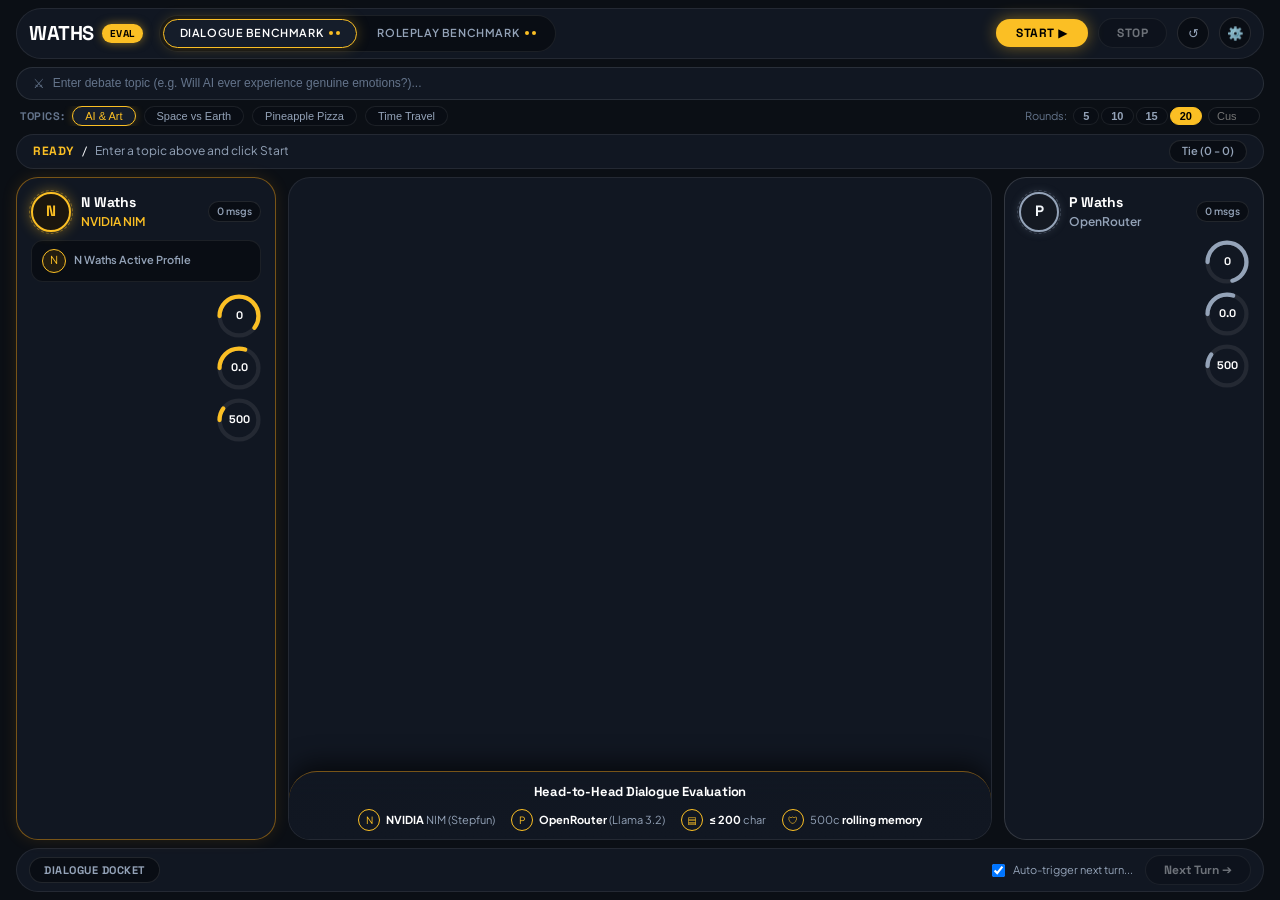
==== static/index.html @ e5047cba "feat(ui): implement Solar Gold & Obsidian mockup design with circular arc gauges and pill capsules" ====
<!DOCTYPE html>
<html lang="en">

<head>
  <meta charset="UTF-8">
  <meta name="viewport" content="width=device-width, initial-scale=1.0">
  <title>Waths Arena | Dialogue Benchmark</title>
  <link rel="stylesheet" href="style.css?v=7">
  <link rel="preconnect" href="https://fonts.googleapis.com">
  <link rel="preconnect" href="https://fonts.gstatic.com" crossorigin>
  <link href="https://fonts.googleapis.com/css2?family=Space+Grotesk:wght@500;600;700;800&family=Plus+Jakarta+Sans:wght@400;500;600;700&family=JetBrains+Mono:wght@400;500;600;700&display=swap" rel="stylesheet">
</head>

<body>
  <div class="app-container">
    <!-- Top Navigation Bar -->
    <header class="top-nav">
      <div class="nav-left">
        <a href="/" class="brand-group">
          <span class="brand-waths">WATHS</span>
          <span class="badge-eval">EVAL</span>
        </a>
        <nav class="arena-nav-tabs">
          <a href="/" class="nav-tab active">
            Dialogue Benchmark
            <span class="tab-dots"><span class="tab-dot"></span><span class="tab-dot"></span></span>
          </a>
          <a href="/roleplay" class="nav-tab">
            Roleplay Benchmark
            <span class="tab-dots"><span class="tab-dot"></span><span class="tab-dot"></span></span>
          </a>
        </nav>
      </div>

      <div class="nav-right">
        <button id="startBtn" class="btn-nav-start" title="Start Dialogue Debate">
          START ▶
        </button>
        <button id="stopBtn" class="btn-nav-stop" disabled title="Halt current match">
          STOP
        </button>
        <button id="resetBtn" class="btn-nav-reset" title="Reset Arena">
          ↺
        </button>
        <button id="settingsBtn" class="btn-settings-trigger" title="Arena Bot Configurations">
          ⚙️
        </button>
      </div>
    </header>

    <!-- Topic Setup Bar -->
    <section class="setup-bar">
      <div class="setup-main-row" style="grid-template-columns: 1fr;">
        <div class="scenario-capsule" style="padding: 6px 16px;">
          <span class="scenario-search-icon">⚔️</span>
          <input 
            type="text" 
            id="topicInput" 
            class="scenario-capsule-input" 
            placeholder="Enter debate topic (e.g. Will AI ever experience genuine emotions?)..." 
            maxlength="150" 
          />
        </div>
      </div>

      <!-- Presets & Rounds Sub-row -->
      <div class="setup-sub-row">
        <div class="presets-group">
          <span class="presets-label">Topics:</span>
          <button class="preset-pill topic-pill active" data-topic="Will AI replace human artists or empower them?">AI & Art</button>
          <button class="preset-pill topic-pill" data-topic="Space exploration vs fixing Earth's urgent climate issues">Space vs Earth</button>
          <button class="preset-pill topic-pill" data-topic="Is pineapple on pizza culinary genius or an offense?">Pineapple Pizza</button>
          <button class="preset-pill topic-pill" data-topic="Would you rather live 500 years in past or future?">Time Travel</button>
        </div>

        <div class="rounds-group">
          <span class="rounds-label">Rounds:</span>
          <div class="pill-group" id="limitPillGroup">
            <button class="limit-pill" data-limit="5">5</button>
            <button class="limit-pill" data-limit="10">10</button>
            <button class="limit-pill" data-limit="15">15</button>
            <button class="limit-pill active" data-limit="20">20</button>
          </div>
          <input type="number" id="customLimitInput" class="custom-limit-input" min="1" max="20" placeholder="Custom" />
        </div>
      </div>
    </section>

    <!-- Match Status Capsule -->
    <div class="status-strip-capsule">
      <div class="status-strip-left">
        <span class="status-highlight-ready" id="roundIndicator">READY</span>
        <span class="status-sep">/</span>
        <span class="status-strip-message" id="turnStatus">Enter a topic above and click Start</span>
      </div>
      <div class="status-tie-chip" id="leaderChip">Tie (0 - 0)</div>
    </div>

    <!-- Main Workbench Area (Cards + Chat Viewport) -->
    <main class="arena-stage-layout dialogue-layout">
      <!-- Left Card: N Waths -->
      <aside class="actor-stage-card n-stage-card" id="nCard">
        <div>
          <div class="card-orbit-header">
            <div class="orbit-actor-identity">
              <div class="cosmic-avatar-container n-cosmic-avatar">
                <span>N</span>
                <span class="cosmic-ring"></span>
              </div>
              <div class="actor-meta-block">
                <span class="actor-name-title">N Waths</span>
                <span class="actor-persona-sub">NVIDIA NIM</span>
              </div>
            </div>
            <span class="msgs-count-pill" id="nMsgs">0 msgs</span>
          </div>

          <div class="user-card-snippet">
            <div class="mini-avatar">N</div>
            <span class="snippet-text">N Waths Active Profile</span>
          </div>

          <!-- Vertical Arc Gauges Stack -->
          <div class="gauges-vertical-stack">
            <div class="gauge-row-item">
              <div class="gauge-circle-outer">
                <svg viewBox="0 0 36 36" class="gauge-svg">
                  <path class="gauge-track" d="M18 2.0845 a 15.9155 15.9155 0 0 1 0 31.831 a 15.9155 15.9155 0 0 1 0 -31.831" />
                  <path class="gauge-progress-gold" id="nScoreGauge" stroke-dasharray="60, 100" d="M18 2.0845 a 15.9155 15.9155 0 0 1 0 31.831 a 15.9155 15.9155 0 0 1 0 -31.831" />
                </svg>
                <span class="gauge-center-text" id="nScore">0</span>
              </div>
            </div>
            <div class="gauge-row-item">
              <div class="gauge-circle-outer">
                <svg viewBox="0 0 36 36" class="gauge-svg">
                  <path class="gauge-track" d="M18 2.0845 a 15.9155 15.9155 0 0 1 0 31.831 a 15.9155 15.9155 0 0 1 0 -31.831" />
                  <path class="gauge-progress-gold" stroke-dasharray="30, 100" d="M18 2.0845 a 15.9155 15.9155 0 0 1 0 31.831 a 15.9155 15.9155 0 0 1 0 -31.831" />
                </svg>
                <span class="gauge-center-text" id="nAvg">0.0</span>
              </div>
            </div>
            <div class="gauge-row-item">
              <div class="gauge-circle-outer">
                <svg viewBox="0 0 36 36" class="gauge-svg">
                  <path class="gauge-track" d="M18 2.0845 a 15.9155 15.9155 0 0 1 0 31.831 a 15.9155 15.9155 0 0 1 0 -31.831" />
                  <path class="gauge-progress-gold" stroke-dasharray="10, 100" d="M18 2.0845 a 15.9155 15.9155 0 0 1 0 31.831 a 15.9155 15.9155 0 0 1 0 -31.831" />
                </svg>
                <span class="gauge-center-text" id="nMemGaugeVal">500</span>
              </div>
            </div>
          </div>
        </div>

        <!-- Hidden Dropdown elements for script compatibility -->
        <div style="display:none;" id="nDropdown">
          <span id="nProviderVal">NVIDIA NIM</span>
          <span id="nModelVal">stepfun-ai/step-5-preview</span>
          <span id="nWinsVal">0 wins (0%)</span>
          <span id="nPromptTokVal">0</span>
          <span id="nCompTokVal">0</span>
          <span id="nTotalTokVal">0</span>
        </div>
      </aside>

      <!-- Center Chat Stream Area -->
      <section class="center-chat-viewport" id="chatViewport">
        <div class="chat-feed-stream" id="chatFeed">
          <!-- Initial Welcome Feed State -->
        </div>

        <!-- Arched Bottom Docket Overlay -->
        <div class="arched-docket-overlay" id="archedDocket">
          <div class="docket-arch-title">Head-to-Head Dialogue Evaluation</div>
          <div class="docket-specs-pill-row">
            <div class="docket-spec-badge">
              <span class="docket-badge-ring">N</span>
              <span><strong>NVIDIA</strong> NIM (Stepfun)</span>
            </div>
            <div class="docket-spec-badge">
              <span class="docket-badge-ring">P</span>
              <span><strong>OpenRouter</strong> (Llama 3.2)</span>
            </div>
            <div class="docket-spec-badge">
              <span class="docket-badge-ring">▤</span>
              <span><strong>≤ 200</strong> char</span>
            </div>
            <div class="docket-spec-badge">
              <span class="docket-badge-ring">🛡</span>
              <span>500c <strong>rolling memory</strong></span>
            </div>
          </div>
        </div>
      </section>

      <!-- Right Card: P Waths -->
      <aside class="actor-stage-card p-stage-card" id="pCard">
        <div>
          <div class="card-orbit-header">
            <div class="orbit-actor-identity">
              <div class="cosmic-avatar-container p-cosmic-avatar">
                <span>P</span>
                <span class="cosmic-ring"></span>
              </div>
              <div class="actor-meta-block">
                <span class="actor-name-title">P Waths</span>
                <span class="actor-persona-sub">OpenRouter</span>
              </div>
            </div>
            <span class="msgs-count-pill" id="pMsgs">0 msgs</span>
          </div>

          <!-- Vertical Arc Gauges Stack -->
          <div class="gauges-vertical-stack">
            <div class="gauge-row-item">
              <div class="gauge-circle-outer">
                <svg viewBox="0 0 36 36" class="gauge-svg">
                  <path class="gauge-track" d="M18 2.0845 a 15.9155 15.9155 0 0 1 0 31.831 a 15.9155 15.9155 0 0 1 0 -31.831" />
                  <path class="gauge-progress-silver" id="pScoreGauge" stroke-dasharray="70, 100" d="M18 2.0845 a 15.9155 15.9155 0 0 1 0 31.831 a 15.9155 15.9155 0 0 1 0 -31.831" />
                </svg>
                <span class="gauge-center-text" id="pScore">0</span>
              </div>
            </div>
            <div class="gauge-row-item">
              <div class="gauge-circle-outer">
                <svg viewBox="0 0 36 36" class="gauge-svg">
                  <path class="gauge-track" d="M18 2.0845 a 15.9155 15.9155 0 0 1 0 31.831 a 15.9155 15.9155 0 0 1 0 -31.831" />
                  <path class="gauge-progress-silver" stroke-dasharray="30, 100" d="M18 2.0845 a 15.9155 15.9155 0 0 1 0 31.831 a 15.9155 15.9155 0 0 1 0 -31.831" />
                </svg>
                <span class="gauge-center-text" id="pAvg">0.0</span>
              </div>
            </div>
            <div class="gauge-row-item">
              <div class="gauge-circle-outer">
                <svg viewBox="0 0 36 36" class="gauge-svg">
                  <path class="gauge-track" d="M18 2.0845 a 15.9155 15.9155 0 0 1 0 31.831 a 15.9155 15.9155 0 0 1 0 -31.831" />
                  <path class="gauge-progress-silver" stroke-dasharray="10, 100" d="M18 2.0845 a 15.9155 15.9155 0 0 1 0 31.831 a 15.9155 15.9155 0 0 1 0 -31.831" />
                </svg>
                <span class="gauge-center-text" id="pMemGaugeVal">500</span>
              </div>
            </div>
          </div>
        </div>

        <!-- Hidden Dropdown elements for script compatibility -->
        <div style="display:none;" id="pDropdown">
          <span id="pProviderVal">OpenRouter</span>
          <span id="pModelVal">meta-llama/llama-3.2-3b-instruct</span>
          <span id="pWinsVal">0 wins (0%)</span>
          <span id="pPromptTokVal">0</span>
          <span id="pCompTokVal">0</span>
          <span id="pTotalTokVal">0</span>
        </div>
      </aside>
    </main>

    <!-- Bottom Controls Ribbon -->
    <footer class="bottom-ribbon" id="actionRibbon">
      <span class="ribbon-pill-tag">Dialogue Docket</span>
      <div class="ribbon-status" id="ribbonStatus" style="display:none;">Ready</div>
      <div class="ribbon-right-controls">
        <label class="toggle-container">
          <input type="checkbox" id="autoAdvanceToggle" checked>
          <span>Auto-trigger next turn...</span>
        </label>
        <button id="nextTurnBtn" class="btn-next-pill" disabled>
          Next Turn ➔
        </button>
      </div>
    </footer>
  </div>

  <!-- Settings Modal (Matching Image 2) -->
  <div class="modal-overlay" id="settingsModal" style="display: none;">
    <div class="settings-modal-card">
      <div class="settings-modal-header">
        <div class="settings-modal-title">
          <span>⚙</span> ARENA BOT CONFIGURATIONS
        </div>
        <button class="modal-close-btn" id="closeSettingsBtn" title="Close Settings">✕</button>
      </div>

      <div class="settings-modal-body">
        <div class="settings-duo-columns">
          <!-- N Waths Column -->
          <div class="settings-bot-column n-col">
            <div class="col-brand-header">
              <div class="cosmic-avatar-container n-cosmic-avatar" style="width:32px;height:32px;font-size:13px;">
                <span>N</span>
                <span class="cosmic-ring"></span>
              </div>
              <div>
                <h4>WATHS <span class="provider-tag">(NVIDIA NIM)</span></h4>
              </div>
            </div>

            <div class="slider-group-container">
              <div class="slider-label">Model Selection</div>
              <select id="nModelSelect" class="form-select-dark">
                <option value="stepfun-ai/step-5-preview">stepfun-ai/step-5-preview (Default)</option>
                <option value="minimaxai/minimax-m3.1-flash">minimaxai/minimax-m3.1-flash (Fast & High Fidelity)</option>
                <option value="moonshotai/kimi-k3.1-pro">moonshotai/kimi-k3.1-pro</option>
                <option value="z-ai/glm-5.3-flash">z-ai/glm-5.3-flash</option>
                <option value="custom">Custom Model ID...</option>
              </select>
              <input type="text" id="nCustomModelInput" class="custom-limit-input" style="display:none;width:100%;margin-top:4px;" placeholder="Custom Model ID" />
            </div>

            <div class="slider-group-container">
              <div class="slider-label">Temperature</div>
              <div class="slider-with-gauge">
                <input type="range" id="nTempRange" min="0.0" max="1.5" step="0.05" value="0.7" class="form-range-gold" />
                <div class="gauge-circle-outer">
                  <svg viewBox="0 0 36 36" class="gauge-svg">
                    <path class="gauge-track" d="M18 2.0845 a 15.9155 15.9155 0 0 1 0 31.831 a 15.9155 15.9155 0 0 1 0 -31.831" />
                    <path class="gauge-progress-gold" id="nTempGaugeSvg" stroke-dasharray="47, 100" d="M18 2.0845 a 15.9155 15.9155 0 0 1 0 31.831 a 15.9155 15.9155 0 0 1 0 -31.831" />
                  </svg>
                  <span class="gauge-center-text" id="nTempVal">0.70</span>
                </div>
              </div>
            </div>

            <div class="slider-group-container">
              <div class="slider-label">Context Memory Limit</div>
              <div class="slider-with-gauge">
                <input type="range" id="nMemRange" min="100" max="2000" step="50" value="500" class="form-range-gold" />
                <div class="gauge-circle-outer">
                  <svg viewBox="0 0 36 36" class="gauge-svg">
                    <path class="gauge-track" d="M18 2.0845 a 15.9155 15.9155 0 0 1 0 31.831 a 15.9155 15.9155 0 0 1 0 -31.831" />
                    <path class="gauge-progress-gold" id="nMemGaugeSvg" stroke-dasharray="25, 100" d="M18 2.0845 a 15.9155 15.9155 0 0 1 0 31.831 a 15.9155 15.9155 0 0 1 0 -31.831" />
                  </svg>
                  <span class="gauge-center-text" id="nMemVal">500</span>
                </div>
              </div>
            </div>

            <div class="slider-group-container">
              <div class="slider-label">Output Character Limit</div>
              <div class="slider-with-gauge">
                <input type="range" id="nLimitRange" min="50" max="1000" step="10" value="200" class="form-range-gold" />
                <div class="gauge-circle-outer">
                  <svg viewBox="0 0 36 36" class="gauge-svg">
                    <path class="gauge-track" d="M18 2.0845 a 15.9155 15.9155 0 0 1 0 31.831 a 15.9155 15.9155 0 0 1 0 -31.831" />
                    <path class="gauge-progress-gold" id="nLimitGaugeSvg" stroke-dasharray="20, 100" d="M18 2.0845 a 15.9155 15.9155 0 0 1 0 31.831 a 15.9155 15.9155 0 0 1 0 -31.831" />
                  </svg>
                  <span class="gauge-center-text" id="nLimitVal" style="font-size:9px;">200c</span>
                </div>
              </div>
            </div>

            <div class="stepper-row">
              <span class="stepper-label">Top-P</span>
              <div class="stepper-capsule">
                <button type="button" class="stepper-btn" id="nTopPDec">–</button>
                <span class="stepper-val" id="nTopPVal">0.90</span>
                <button type="button" class="stepper-btn" id="nTopPInc">+</button>
                <input type="range" id="nTopPRange" min="0.1" max="1.0" step="0.05" value="0.9" style="display:none;" />
              </div>
            </div>

            <div class="stepper-row">
              <span class="stepper-label">Max Tokens</span>
              <div class="stepper-capsule">
                <button type="button" class="stepper-btn" id="nTokensDec">–</button>
                <span class="stepper-val" id="nTokensVal">450</span>
                <button type="button" class="stepper-btn" id="nTokensInc">+</button>
                <input type="number" id="nMaxTokensInput" min="50" max="800" value="450" style="display:none;" />
              </div>
            </div>
          </div>

          <!-- P Waths Column -->
          <div class="settings-bot-column p-col">
            <div class="col-brand-header">
              <div class="cosmic-avatar-container p-cosmic-avatar" style="width:32px;height:32px;font-size:13px;">
                <span>P</span>
                <span class="cosmic-ring"></span>
              </div>
              <div>
                <h4>WATHS <span class="provider-tag">(OpenRouter)</span></h4>
              </div>
            </div>

            <div class="slider-group-container">
              <div class="slider-label">Model Selection</div>
              <select id="pModelSelect" class="form-select-dark">
                <option value="meta-llama/llama-3.2-3b-instruct">meta-llama/llama-3.2-3b-instruct (Default)</option>
                <option value="google/gemini-2.0-flash-001">google/gemini-2.0-flash-001</option>
                <option value="anthropic/claude-3.5-haiku">anthropic/claude-3.5-haiku</option>
                <option value="deepseek/deepseek-chat">deepseek/deepseek-chat</option>
                <option value="custom">Custom Model ID...</option>
              </select>
              <input type="text" id="pCustomModelInput" class="custom-limit-input" style="display:none;width:100%;margin-top:4px;" placeholder="Custom Model ID" />
            </div>

            <div class="slider-group-container">
              <div class="slider-label">Temperature</div>
              <div class="slider-with-gauge">
                <input type="range" id="pTempRange" min="0.0" max="1.5" step="0.05" value="0.7" class="form-range-gold" />
                <div class="gauge-circle-outer">
                  <svg viewBox="0 0 36 36" class="gauge-svg">
                    <path class="gauge-track" d="M18 2.0845 a 15.9155 15.9155 0 0 1 0 31.831 a 15.9155 15.9155 0 0 1 0 -31.831" />
                    <path class="gauge-progress-silver" id="pTempGaugeSvg" stroke-dasharray="47, 100" d="M18 2.0845 a 15.9155 15.9155 0 0 1 0 31.831 a 15.9155 15.9155 0 0 1 0 -31.831" />
                  </svg>
                  <span class="gauge-center-text" id="pTempVal">0.70</span>
                </div>
              </div>
            </div>

            <div class="slider-group-container">
              <div class="slider-label">Context Memory Limit</div>
              <div class="slider-with-gauge">
                <input type="range" id="pMemRange" min="100" max="2000" step="50" value="500" class="form-range-gold" />
                <div class="gauge-circle-outer">
                  <svg viewBox="0 0 36 36" class="gauge-svg">
                    <path class="gauge-track" d="M18 2.0845 a 15.9155 15.9155 0 0 1 0 31.831 a 15.9155 15.9155 0 0 1 0 -31.831" />
                    <path class="gauge-progress-silver" id="pMemGaugeSvg" stroke-dasharray="25, 100" d="M18 2.0845 a 15.9155 15.9155 0 0 1 0 31.831 a 15.9155 15.9155 0 0 1 0 -31.831" />
                  </svg>
                  <span class="gauge-center-text" id="pMemVal">500</span>
                </div>
              </div>
            </div>

            <div class="slider-group-container">
              <div class="slider-label">Output Character Limit</div>
              <div class="slider-with-gauge">
                <input type="range" id="pLimitRange" min="50" max="1000" step="10" value="200" class="form-range-gold" />
                <div class="gauge-circle-outer">
                  <svg viewBox="0 0 36 36" class="gauge-svg">
                    <path class="gauge-track" d="M18 2.0845 a 15.9155 15.9155 0 0 1 0 31.831 a 15.9155 15.9155 0 0 1 0 -31.831" />
                    <path class="gauge-progress-silver" id="pLimitGaugeSvg" stroke-dasharray="20, 100" d="M18 2.0845 a 15.9155 15.9155 0 0 1 0 31.831 a 15.9155 15.9155 0 0 1 0 -31.831" />
                  </svg>
                  <span class="gauge-center-text" id="pLimitVal" style="font-size:9px;">200c</span>
                </div>
              </div>
            </div>

            <div class="stepper-row">
              <span class="stepper-label">Top-P</span>
              <div class="stepper-capsule">
                <button type="button" class="stepper-btn" id="pTopPDec">–</button>
                <span class="stepper-val" id="pTopPVal">0.90</span>
                <button type="button" class="stepper-btn" id="pTopPInc">+</button>
                <input type="range" id="pTopPRange" min="0.1" max="1.0" step="0.05" value="0.9" style="display:none;" />
              </div>
            </div>

            <div class="stepper-row">
              <span class="stepper-label">Max Tokens</span>
              <div class="stepper-capsule">
                <button type="button" class="stepper-btn" id="pTokensDec">–</button>
                <span class="stepper-val" id="pTokensVal">200</span>
                <button type="button" class="stepper-btn" id="pTokensInc">+</button>
                <input type="number" id="pMaxTokensInput" min="50" max="800" value="200" style="display:none;" />
              </div>
            </div>
          </div>
        </div>
      </div>

      <div class="settings-modal-footer">
        <button id="resetSettingsBtn" class="btn-modal-reset">RESET TO DEFAULTS</button>
        <button id="saveSettingsBtn" class="btn-modal-save">SAVE & APPLY</button>
        <button id="cancelSettingsBtn" style="display:none;">Cancel</button>
      </div>
    </div>
  </div>

  <span id="navMemVal" style="display:none;">500c</span>
  <span id="navLimitVal" style="display:none;">≤ 200c</span>

  <script src="settings.js?v=7"></script>
  <script src="app.js?v=7"></script>
</body>

</html>
---- static/style.css ----
/* ==========================================================================
   WATHS ARENA: SOLAR GOLD & OBSIDIAN WORKBENCH
   High-performance LLM Evaluation Interface
   ========================================================================== */

:root {
  /* Surface System: Deep Charcoal & Matte Obsidian */
  --bg-canvas: #0b0f15;
  --bg-panel: #111722;
  --bg-card: #151d2a;
  --bg-card-subtle: #121824;
  --bg-inset: #090d14;
  --bg-hover: #1c2638;
  --bg-dropdown: #141c28;

  /* Radiant Solar Gold & Amber Accents */
  --gold-primary: #fbbf24;
  --gold-glow: #f59e0b;
  --gold-dark: #b45309;
  --gold-bg-subtle: rgba(245, 158, 11, 0.08);
  --gold-border: rgba(245, 158, 11, 0.45);
  --gold-border-bright: #fbbf24;

  /* Actor Accents */
  --color-n: #fbbf24;            /* Gold Accent for N Waths */
  --color-n-glow: rgba(251, 191, 36, 0.35);
  --color-p: #94a3b8;            /* Silver / Cool Slate for P Waths */
  --color-p-glow: rgba(148, 163, 184, 0.25);

  /* High-Contrast Typography */
  --text-1: #f8fafc;
  --text-2: #94a3b8;
  --text-3: #64748b;
  --text-muted: #475569;
  --text-dark: #0b0f15;

  /* Border Radii */
  --radius-pill: 9999px;
  --radius-card: 22px;
  --radius-modal: 26px;
  --radius-sm: 8px;

  /* Luminous Shadows */
  --shadow-gold: 0 0 20px rgba(245, 158, 11, 0.28);
  --shadow-gold-sm: 0 0 10px rgba(245, 158, 11, 0.2);
  --shadow-card: 0 8px 24px rgba(0, 0, 0, 0.55);
  --shadow-modal: 0 20px 60px rgba(0, 0, 0, 0.85);

  /* Fonts */
  --font-display: 'Space Grotesk', system-ui, -apple-system, sans-serif;
  --font-body: 'Plus Jakarta Sans', system-ui, -apple-system, sans-serif;
  --font-mono: 'JetBrains Mono', monospace;
}

/* --- Base & Reset --- */
*, *::before, *::after {
  box-sizing: border-box;
  margin: 0;
  padding: 0;
}

body {
  background-color: var(--bg-canvas);
  color: var(--text-1);
  font-family: var(--font-body);
  font-size: 13px;
  line-height: 1.5;
  height: 100vh;
  display: flex;
  flex-direction: column;
  overflow: hidden;
  -webkit-font-smoothing: antialiased;
}

:focus-visible {
  outline: 2px solid var(--gold-primary);
  outline-offset: 2px;
}

.app-container {
  display: flex;
  flex-direction: column;
  height: 100vh;
  max-width: 1380px;
  margin: 0 auto;
  width: 100%;
  padding: 8px 16px 8px;
  overflow: hidden;
}

/* ==========================================================================
   1. TOP NAVIGATION
   ========================================================================== */
.top-nav {
  display: flex;
  align-items: center;
  justify-content: space-between;
  padding: 6px 12px;
  background: var(--bg-panel);
  border: 1px solid rgba(255, 255, 255, 0.08);
  border-radius: var(--radius-pill);
  margin-bottom: 8px;
  flex-shrink: 0;
}

.nav-left {
  display: flex;
  align-items: center;
  gap: 16px;
}

.brand-group {
  display: flex;
  align-items: center;
  gap: 8px;
  cursor: pointer;
  text-decoration: none;
}

.brand-waths {
  font-family: var(--font-display);
  font-size: 1.25rem;
  font-weight: 800;
  letter-spacing: -0.5px;
  color: #ffffff;
}

.badge-eval {
  background: var(--gold-primary);
  color: #000000;
  font-family: var(--font-display);
  font-size: 10px;
  font-weight: 800;
  letter-spacing: 0.5px;
  padding: 2px 8px;
  border-radius: var(--radius-pill);
  box-shadow: 0 0 10px rgba(251, 191, 36, 0.5);
}

.arena-nav-tabs {
  display: flex;
  align-items: center;
  background: var(--bg-inset);
  padding: 3px;
  border-radius: var(--radius-pill);
  border: 1px solid rgba(255, 255, 255, 0.08);
  gap: 4px;
}

.nav-tab {
  display: flex;
  align-items: center;
  gap: 6px;
  padding: 5px 16px;
  font-size: 11px;
  font-weight: 600;
  text-transform: uppercase;
  letter-spacing: 0.6px;
  color: var(--text-2);
  text-decoration: none;
  border-radius: var(--radius-pill);
  transition: all 0.15s ease;
}

.nav-tab:hover {
  color: var(--text-1);
}

.nav-tab.active {
  background: var(--bg-card);
  color: #ffffff;
  border: 1.5px solid var(--gold-border-bright);
  box-shadow: 0 0 14px rgba(251, 191, 36, 0.25);
}

.nav-tab .tab-dots {
  display: inline-flex;
  gap: 3px;
}

.nav-tab .tab-dot {
  width: 4px;
  height: 4px;
  border-radius: 50%;
  background: var(--gold-primary);
}

.nav-right {
  display: flex;
  align-items: center;
  gap: 10px;
}

/* Action Buttons */
.btn-nav-start {
  display: inline-flex;
  align-items: center;
  gap: 6px;
  background: var(--gold-primary);
  color: #000000;
  font-family: var(--font-display);
  font-size: 12px;
  font-weight: 800;
  letter-spacing: 0.5px;
  text-transform: uppercase;
  padding: 6px 20px;
  border-radius: var(--radius-pill);
  border: none;
  cursor: pointer;
  box-shadow: 0 0 16px rgba(251, 191, 36, 0.45);
  transition: transform 0.12s ease, box-shadow 0.12s ease;
}

.btn-nav-start:hover {
  transform: translateY(-1px);
  box-shadow: 0 0 22px rgba(251, 191, 36, 0.6);
}

.btn-nav-start:active {
  transform: translateY(1px);
}

.btn-nav-stop {
  display: inline-flex;
  align-items: center;
  gap: 6px;
  background: var(--bg-inset);
  color: var(--text-1);
  font-family: var(--font-display);
  font-size: 12px;
  font-weight: 700;
  letter-spacing: 0.5px;
  text-transform: uppercase;
  padding: 6px 18px;
  border-radius: var(--radius-pill);
  border: 1px solid rgba(255, 255, 255, 0.15);
  cursor: pointer;
  transition: all 0.15s ease;
}

.btn-nav-stop:hover:not(:disabled) {
  background: rgba(239, 68, 68, 0.15);
  border-color: #ef4444;
  color: #ef4444;
}

.btn-nav-stop:disabled {
  opacity: 0.4;
  cursor: not-allowed;
}

.btn-nav-reset {
  background: var(--bg-inset);
  color: var(--text-2);
  border: 1px solid rgba(255, 255, 255, 0.12);
  border-radius: var(--radius-pill);
  width: 32px;
  height: 32px;
  display: inline-flex;
  align-items: center;
  justify-content: center;
  cursor: pointer;
  transition: all 0.15s ease;
}

.btn-nav-reset:hover {
  color: var(--text-1);
  border-color: rgba(255, 255, 255, 0.3);
}

.btn-settings-trigger {
  background: var(--bg-inset);
  color: var(--text-2);
  border: 1px solid rgba(255, 255, 255, 0.12);
  border-radius: var(--radius-pill);
  width: 32px;
  height: 32px;
  display: inline-flex;
  align-items: center;
  justify-content: center;
  cursor: pointer;
  transition: all 0.15s ease;
}

.btn-settings-trigger:hover {
  color: var(--gold-primary);
  border-color: var(--gold-border);
}

/* ==========================================================================
   2. INPUT SETUP ROW (Character Capsules + Scenario)
   ========================================================================== */
.setup-bar {
  display: flex;
  flex-direction: column;
  gap: 6px;
  margin-bottom: 8px;
  flex-shrink: 0;
}

.setup-main-row {
  display: grid;
  grid-template-columns: 1fr auto 1fr 1.2fr;
  align-items: center;
  gap: 10px;
}

.char-capsule {
  display: flex;
  align-items: center;
  gap: 8px;
  background: var(--bg-panel);
  border: 1.5px solid rgba(255, 255, 255, 0.1);
  border-radius: var(--radius-pill);
  padding: 4px 12px 4px 6px;
  transition: border-color 0.15s ease, box-shadow 0.15s ease;
}

.char-capsule.n-capsule {
  border-color: var(--gold-border);
  box-shadow: 0 0 12px rgba(245, 158, 11, 0.12);
}

.char-capsule.n-capsule:focus-within {
  border-color: var(--gold-primary);
  box-shadow: 0 0 18px rgba(245, 158, 11, 0.28);
}

.char-capsule.p-capsule {
  border-color: rgba(255, 255, 255, 0.15);
}

.char-capsule.p-capsule:focus-within {
  border-color: #94a3b8;
  box-shadow: 0 0 14px rgba(148, 163, 184, 0.2);
}

.capsule-avatar {
  width: 30px;
  height: 30px;
  border-radius: 50%;
  display: flex;
  align-items: center;
  justify-content: center;
  font-family: var(--font-display);
  font-size: 13px;
  font-weight: 800;
  flex-shrink: 0;
  position: relative;
}

.n-avatar-ring {
  background: #1e1b12;
  color: var(--gold-primary);
  border: 2px solid var(--gold-primary);
  box-shadow: 0 0 10px rgba(251, 191, 36, 0.5);
}

.p-avatar-ring {
  background: #151a22;
  color: #cbd5e1;
  border: 2px solid #94a3b8;
}

.capsule-input {
  flex: 1;
  background: transparent;
  border: none;
  color: #ffffff;
  font-family: var(--font-body);
  font-size: 13px;
  font-weight: 600;
  outline: none;
  min-width: 0;
}

.capsule-input::placeholder {
  color: var(--text-3);
  font-weight: 400;
}

.capsule-icon-btn {
  background: transparent;
  border: none;
  color: var(--text-3);
  cursor: pointer;
  font-size: 14px;
  display: flex;
  align-items: center;
  justify-content: center;
  padding: 2px 4px;
  border-radius: 4px;
  transition: color 0.15s ease;
}

.capsule-icon-btn:hover {
  color: var(--gold-primary);
}

.vs-badge-pill {
  font-family: var(--font-display);
  font-size: 12px;
  font-weight: 800;
  color: var(--text-3);
  padding: 4px 8px;
  letter-spacing: 0.5px;
}

.scenario-capsule {
  display: flex;
  align-items: center;
  gap: 8px;
  background: var(--bg-panel);
  border: 1px solid rgba(255, 255, 255, 0.1);
  border-radius: var(--radius-pill);
  padding: 4px 14px;
  transition: border-color 0.15s ease;
}

.scenario-capsule:focus-within {
  border-color: rgba(255, 255, 255, 0.3);
}

.scenario-search-icon {
  color: var(--text-3);
  font-size: 13px;
}

.scenario-capsule-input {
  flex: 1;
  background: transparent;
  border: none;
  color: var(--text-1);
  font-size: 12px;
  outline: none;
}

.scenario-capsule-input::placeholder {
  color: var(--text-3);
}

.scenario-clear-btn {
  background: transparent;
  border: none;
  color: var(--text-3);
  cursor: pointer;
  font-size: 12px;
  padding: 2px 4px;
  display: none;
}

.scenario-clear-btn:hover {
  color: #ffffff;
}

/* Setup Sub-row: Presets + Rounds */
.setup-sub-row {
  display: flex;
  align-items: center;
  justify-content: space-between;
  gap: 12px;
  padding: 0 4px;
}

.presets-group {
  display: flex;
  align-items: center;
  gap: 8px;
  overflow-x: auto;
  scrollbar-width: none;
}

.presets-group::-webkit-scrollbar {
  display: none;
}

.presets-label {
  font-family: var(--font-display);
  font-size: 11px;
  font-weight: 700;
  text-transform: uppercase;
  letter-spacing: 0.6px;
  color: var(--text-3);
  flex-shrink: 0;
}

.preset-pill {
  background: var(--bg-inset);
  color: var(--text-2);
  border: 1px solid rgba(255, 255, 255, 0.08);
  border-radius: var(--radius-pill);
  padding: 3px 12px;
  font-size: 11px;
  font-weight: 500;
  white-space: nowrap;
  cursor: pointer;
  transition: all 0.15s ease;
}

.preset-pill:hover {
  color: #ffffff;
  border-color: rgba(255, 255, 255, 0.25);
  background: var(--bg-hover);
}

.preset-pill.active {
  background: var(--bg-card);
  color: var(--gold-primary);
  border-color: var(--gold-border-bright);
  box-shadow: 0 0 10px rgba(251, 191, 36, 0.25);
}

.rounds-group {
  display: flex;
  align-items: center;
  gap: 6px;
  flex-shrink: 0;
}

.rounds-label {
  font-size: 11px;
  color: var(--text-3);
}

.limit-pill {
  background: var(--bg-inset);
  color: var(--text-2);
  border: 1px solid rgba(255, 255, 255, 0.08);
  border-radius: var(--radius-pill);
  padding: 2px 9px;
  font-size: 11px;
  font-weight: 600;
  cursor: pointer;
  transition: all 0.12s ease;
}

.limit-pill:hover {
  color: #ffffff;
}

.limit-pill.active {
  background: var(--gold-primary);
  color: #000000;
  border-color: var(--gold-primary);
  font-weight: 700;
}

.custom-limit-input {
  width: 52px;
  background: var(--bg-inset);
  border: 1px solid rgba(255, 255, 255, 0.1);
  border-radius: var(--radius-pill);
  color: var(--text-1);
  font-size: 11px;
  padding: 2px 8px;
  text-align: center;
  outline: none;
}

/* ==========================================================================
   3. ARENA MASTER CALLOUT BANNER
   ========================================================================== */
.master-callout-banner {
  background: var(--bg-panel);
  border: 1.5px solid var(--gold-border);
  border-radius: var(--radius-card);
  padding: 8px 16px;
  margin-bottom: 8px;
  box-shadow: var(--shadow-gold-sm);
  display: flex;
  align-items: center;
  justify-content: space-between;
  gap: 16px;
  flex-shrink: 0;
  position: relative;
}

.master-callout-left {
  display: flex;
  align-items: center;
  gap: 10px;
  flex: 1;
  min-width: 0;
}

.master-scale-icon {
  font-size: 1.1rem;
  color: var(--gold-primary);
  flex-shrink: 0;
}

.master-callout-title {
  font-family: var(--font-display);
  font-size: 11px;
  font-weight: 800;
  letter-spacing: 0.6px;
  color: var(--gold-primary);
  text-transform: uppercase;
  flex-shrink: 0;
}

.master-scenario-text {
  font-size: 12px;
  color: var(--text-1);
  white-space: nowrap;
  overflow: hidden;
  text-overflow: ellipsis;
}

.master-toggle-switch {
  display: flex;
  align-items: center;
  gap: 8px;
  cursor: pointer;
  flex-shrink: 0;
}

.switch-pill {
  position: relative;
  width: 36px;
  height: 20px;
  background: var(--bg-inset);
  border: 1px solid rgba(255, 255, 255, 0.15);
  border-radius: var(--radius-pill);
  transition: background 0.2s ease, border-color 0.2s ease;
}

.switch-pill.active {
  background: var(--gold-primary);
  border-color: var(--gold-primary);
}

.switch-knob {
  position: absolute;
  top: 2px;
  left: 2px;
  width: 14px;
  height: 14px;
  border-radius: 50%;
  background: #ffffff;
  transition: transform 0.2s ease;
}

.switch-pill.active .switch-knob {
  transform: translateX(16px);
  background: #000000;
}

/* Collapsible Roles Drawer */
.master-roles-drawer {
  display: none;
  grid-template-columns: 1fr 1fr;
  gap: 10px;
  padding: 8px 12px 10px;
  background: var(--bg-inset);
  border: 1px solid var(--gold-border);
  border-top: none;
  border-radius: 0 0 var(--radius-card) var(--radius-card);
  margin-top: -8px;
  margin-bottom: 8px;
}

.master-roles-drawer.open {
  display: grid;
}

.drawer-role-col {
  background: var(--bg-card);
  border-radius: 12px;
  padding: 8px 12px;
  border: 1px solid rgba(255, 255, 255, 0.06);
}

.drawer-role-col.n-role {
  border-left: 3px solid var(--gold-primary);
}

.drawer-role-col.p-role {
  border-left: 3px solid #94a3b8;
}

.drawer-role-tag {
  font-size: 10px;
  font-weight: 700;
  text-transform: uppercase;
  color: var(--gold-primary);
  display: block;
  margin-bottom: 4px;
}

.drawer-role-col.p-role .drawer-role-tag {
  color: #94a3b8;
}

.drawer-role-desc {
  font-size: 11px;
  color: var(--text-2);
  line-height: 1.4;
}

/* ==========================================================================
   4. READY & MATCH STATUS STRIP
   ========================================================================== */
.status-strip-capsule {
  display: flex;
  align-items: center;
  justify-content: space-between;
  background: var(--bg-panel);
  border: 1px solid rgba(255, 255, 255, 0.08);
  border-radius: var(--radius-pill);
  padding: 5px 16px;
  margin-bottom: 8px;
  flex-shrink: 0;
}

.status-strip-left {
  display: flex;
  align-items: center;
  gap: 8px;
  font-size: 12px;
}

.status-highlight-ready {
  font-family: var(--font-display);
  font-weight: 800;
  color: var(--gold-primary);
  text-transform: uppercase;
  letter-spacing: 0.5px;
}

.status-strip-message {
  color: var(--text-2);
}

.status-tie-chip {
  background: var(--bg-inset);
  color: var(--text-2);
  border: 1px solid rgba(255, 255, 255, 0.1);
  border-radius: var(--radius-pill);
  padding: 2px 12px;
  font-size: 11px;
  font-weight: 600;
}

/* ==========================================================================
   5. ARENA WORKBENCH MAIN VIEWPORT (Cards + Chat)
   ========================================================================== */
.arena-stage-layout {
  display: grid;
  grid-template-columns: 280px 1fr 280px;
  gap: 12px;
  flex: 1;
  min-height: 0;
  margin-bottom: 8px;
}

/* Single column fallback for dialogue if needed */
.arena-stage-layout.dialogue-layout {
  grid-template-columns: 260px 1fr 260px;
}

/* Left & Right Actor Cards */
.actor-stage-card {
  background: var(--bg-panel);
  border: 1.5px solid rgba(255, 255, 255, 0.1);
  border-radius: var(--radius-card);
  padding: 14px 14px;
  display: flex;
  flex-direction: column;
  justify-content: space-between;
  position: relative;
  overflow: hidden;
}

.actor-stage-card.n-stage-card {
  border-color: var(--gold-border);
  box-shadow: 0 0 16px rgba(245, 158, 11, 0.12);
}

.actor-stage-card.p-stage-card {
  border-color: rgba(255, 255, 255, 0.14);
}

.card-orbit-header {
  display: flex;
  align-items: center;
  justify-content: space-between;
  margin-bottom: 8px;
}

.orbit-actor-identity {
  display: flex;
  align-items: center;
  gap: 10px;
}

.cosmic-avatar-container {
  width: 40px;
  height: 40px;
  border-radius: 50%;
  position: relative;
  display: flex;
  align-items: center;
  justify-content: center;
  font-family: var(--font-display);
  font-size: 15px;
  font-weight: 800;
}

.n-cosmic-avatar {
  background: #1b160e;
  color: var(--gold-primary);
  border: 2px solid var(--gold-primary);
  box-shadow: 0 0 14px rgba(251, 191, 36, 0.45);
}

.p-cosmic-avatar {
  background: #141922;
  color: #f1f5f9;
  border: 2px solid #94a3b8;
  box-shadow: 0 0 10px rgba(148, 163, 184, 0.25);
}

.cosmic-ring {
  position: absolute;
  inset: -4px;
  border: 1px dashed rgba(251, 191, 36, 0.4);
  border-radius: 50%;
  pointer-events: none;
}

.p-cosmic-avatar .cosmic-ring {
  border-color: rgba(148, 163, 184, 0.3);
}

.actor-meta-block {
  display: flex;
  flex-direction: column;
}

.actor-name-title {
  font-family: var(--font-display);
  font-size: 14px;
  font-weight: 800;
  color: #ffffff;
}

.actor-persona-sub {
  font-size: 12px;
  color: var(--gold-primary);
  font-weight: 600;
}

.p-stage-card .actor-persona-sub {
  color: #94a3b8;
}

.msgs-count-pill {
  background: var(--bg-inset);
  color: var(--text-2);
  border: 1px solid rgba(255, 255, 255, 0.1);
  border-radius: var(--radius-pill);
  padding: 2px 8px;
  font-size: 10px;
  font-weight: 600;
}

/* User Card Snippet inside N card */
.user-card-snippet {
  background: var(--bg-inset);
  border: 1px solid rgba(255, 255, 255, 0.08);
  border-radius: 12px;
  padding: 8px 10px;
  display: flex;
  align-items: center;
  gap: 8px;
  margin-bottom: 12px;
}

.mini-avatar {
  width: 24px;
  height: 24px;
  border-radius: 50%;
  background: #231d10;
  border: 1px solid var(--gold-primary);
  display: flex;
  align-items: center;
  justify-content: center;
  font-size: 11px;
  color: var(--gold-primary);
}

.snippet-text {
  font-size: 11px;
  font-weight: 600;
  color: var(--text-2);
}

/* Radial Arc Gauges Column */
.gauges-vertical-stack {
  display: flex;
  flex-direction: column;
  gap: 8px;
  align-items: flex-end;
  margin-bottom: 12px;
}

.gauge-row-item {
  display: flex;
  align-items: center;
  gap: 8px;
}

.gauge-circle-outer {
  width: 44px;
  height: 44px;
  position: relative;
  display: flex;
  align-items: center;
  justify-content: center;
}

.gauge-svg {
  width: 100%;
  height: 100%;
  transform: rotate(-90deg);
}

.gauge-track {
  fill: none;
  stroke: rgba(255, 255, 255, 0.08);
  stroke-width: 3.5;
}

.gauge-progress-gold {
  fill: none;
  stroke: var(--gold-primary);
  stroke-width: 3.5;
  stroke-linecap: round;
  transition: stroke-dashoffset 0.3s ease;
}

.gauge-progress-silver {
  fill: none;
  stroke: #94a3b8;
  stroke-width: 3.5;
  stroke-linecap: round;
  transition: stroke-dashoffset 0.3s ease;
}

.gauge-center-text {
  position: absolute;
  font-family: var(--font-display);
  font-size: 11px;
  font-weight: 700;
  color: #ffffff;
}

/* Bottom Role Context Pill on Actor Card */
.actor-role-context-btn {
  background: var(--bg-inset);
  color: var(--text-2);
  border: 1px solid rgba(255, 255, 255, 0.1);
  border-radius: var(--radius-pill);
  padding: 6px 14px;
  font-size: 11px;
  font-weight: 600;
  text-align: center;
  width: 100%;
  cursor: pointer;
  transition: all 0.15s ease;
}

.actor-role-context-btn:hover {
  color: #ffffff;
  border-color: rgba(255, 255, 255, 0.25);
}

/* Center Stage Viewport (Chat feed + bottom arched docket) */
.center-chat-viewport {
  display: flex;
  flex-direction: column;
  background: var(--bg-panel);
  border: 1px solid rgba(255, 255, 255, 0.08);
  border-radius: var(--radius-card);
  position: relative;
  overflow: hidden;
  min-height: 0;
}

.chat-feed-stream {
  flex: 1;
  overflow-y: auto;
  padding: 14px 16px 140px; /* bottom padding so arched banner doesn't cover latest turn */
  display: flex;
  flex-direction: column;
  gap: 12px;
  scrollbar-width: thin;
  scrollbar-color: rgba(255, 255, 255, 0.15) transparent;
}

.chat-feed-stream::-webkit-scrollbar {
  width: 6px;
}

.chat-feed-stream::-webkit-scrollbar-thumb {
  background: rgba(255, 255, 255, 0.15);
  border-radius: 4px;
}

/* Dialogue Speech Bubbles */
.chat-msg-row {
  display: flex;
  align-items: flex-start;
  gap: 10px;
  max-width: 82%;
  animation: fadeIn 0.15s ease-out;
}

.chat-msg-row.n-row {
  align-self: flex-start;
}

.chat-msg-row.p-row {
  align-self: flex-end;
  flex-direction: row-reverse;
}

.msg-bubble {
  background: var(--bg-card);
  border: 1.5px solid rgba(255, 255, 255, 0.1);
  border-radius: 16px;
  padding: 10px 14px;
  position: relative;
  box-shadow: 0 4px 12px rgba(0, 0, 0, 0.35);
}

.chat-msg-row.n-row .msg-bubble {
  border-color: var(--gold-border);
  border-top-left-radius: 4px;
}

.chat-msg-row.p-row .msg-bubble {
  border-color: rgba(255, 255, 255, 0.18);
  border-top-right-radius: 4px;
}

.msg-bubble-header {
  display: flex;
  align-items: center;
  justify-content: space-between;
  gap: 12px;
  margin-bottom: 4px;
}

.msg-actor-tag {
  font-family: var(--font-display);
  font-size: 11px;
  font-weight: 800;
  color: var(--gold-primary);
}

.chat-msg-row.p-row .msg-actor-tag {
  color: #94a3b8;
}

.msg-length-meta {
  font-size: 10px;
  color: var(--text-3);
  font-family: var(--font-mono);
}

.msg-body-text {
  font-size: 13px;
  color: #ffffff;
  line-height: 1.45;
  word-break: break-word;
}

.msg-body-text em, .msg-body-text i {
  color: var(--text-2);
  font-style: italic;
}

/* Rating Controls inside Message */
.rating-action-bar {
  margin-top: 8px;
  padding-top: 6px;
  border-top: 1px solid rgba(255, 255, 255, 0.08);
  display: flex;
  flex-direction: column;
  gap: 4px;
}

.rating-prompt-label {
  font-size: 10px;
  font-weight: 600;
  color: var(--text-2);
  text-transform: uppercase;
  letter-spacing: 0.5px;
}

.score-buttons-grid {
  display: flex;
  gap: 4px;
  flex-wrap: wrap;
}

.score-num-btn {
  width: 26px;
  height: 24px;
  border-radius: 4px;
  background: var(--bg-inset);
  color: var(--text-2);
  border: 1px solid rgba(255, 255, 255, 0.1);
  font-size: 11px;
  font-weight: 700;
  cursor: pointer;
  transition: all 0.12s ease;
}

.score-num-btn:hover {
  background: var(--gold-primary);
  color: #000000;
  border-color: var(--gold-primary);
}

.scored-badge-chip {
  display: inline-flex;
  align-items: center;
  gap: 4px;
  background: rgba(251, 191, 36, 0.15);
  color: var(--gold-primary);
  border: 1px solid var(--gold-primary);
  border-radius: var(--radius-pill);
  padding: 2px 10px;
  font-size: 11px;
  font-weight: 700;
  margin-top: 6px;
}

/* System Pills & Error Banners */
.system-pill {
  align-self: center;
  background: var(--bg-inset);
  color: var(--text-2);
  border: 1px solid rgba(255, 255, 255, 0.1);
  border-radius: var(--radius-pill);
  padding: 4px 14px;
  font-size: 11px;
  font-weight: 600;
}

.system-pill.winner {
  background: rgba(251, 191, 36, 0.12);
  color: var(--gold-primary);
  border-color: var(--gold-primary);
  box-shadow: 0 0 12px rgba(251, 191, 36, 0.25);
}

.system-pill.concede {
  background: rgba(239, 68, 68, 0.15);
  color: #f87171;
  border-color: #ef4444;
}

/* ==========================================================================
   6. ARCHED BOTTOM DOCKET OVERLAY (From Mockup Image 1)
   ========================================================================== */
.arched-docket-overlay {
  position: absolute;
  bottom: 0;
  left: 0;
  right: 0;
  background: linear-gradient(180deg, rgba(17, 23, 34, 0.85) 0%, rgba(17, 23, 34, 0.98) 35%, #111722 100%);
  border-top: 1.5px solid var(--gold-border);
  border-radius: 28px 28px 0 0;
  padding: 10px 18px 8px;
  box-shadow: 0 -8px 24px rgba(0, 0, 0, 0.6);
  z-index: 10;
  backdrop-filter: blur(10px);
}

.docket-arch-title {
  text-align: center;
  font-family: var(--font-display);
  font-size: 13px;
  font-weight: 800;
  color: #ffffff;
  letter-spacing: -0.2px;
  margin-bottom: 8px;
}

.docket-specs-pill-row {
  display: flex;
  align-items: center;
  justify-content: center;
  gap: 16px;
  flex-wrap: wrap;
}

.docket-spec-badge {
  display: flex;
  align-items: center;
  gap: 6px;
  font-size: 11px;
  color: var(--text-2);
}

.docket-badge-ring {
  width: 22px;
  height: 22px;
  border-radius: 50%;
  border: 1.5px solid var(--gold-primary);
  display: flex;
  align-items: center;
  justify-content: center;
  font-size: 10px;
  color: var(--gold-primary);
}

.docket-spec-badge strong {
  color: #ffffff;
  font-weight: 700;
}

/* ==========================================================================
   7. BOTTOM CONTROLS RIBBON
   ========================================================================== */
.bottom-ribbon {
  display: flex;
  align-items: center;
  justify-content: space-between;
  padding: 6px 12px;
  background: var(--bg-panel);
  border: 1px solid rgba(255, 255, 255, 0.08);
  border-radius: var(--radius-pill);
  flex-shrink: 0;
}

.ribbon-pill-tag {
  background: var(--bg-inset);
  color: var(--text-2);
  border: 1px solid rgba(255, 255, 255, 0.1);
  border-radius: var(--radius-pill);
  padding: 4px 14px;
  font-family: var(--font-display);
  font-size: 11px;
  font-weight: 700;
  letter-spacing: 0.5px;
  text-transform: uppercase;
}

.ribbon-right-controls {
  display: flex;
  align-items: center;
  gap: 12px;
}

.toggle-container {
  display: flex;
  align-items: center;
  gap: 8px;
  cursor: pointer;
  font-size: 11px;
  color: var(--text-2);
}

.btn-next-pill {
  background: var(--bg-inset);
  color: var(--text-1);
  border: 1.5px solid rgba(255, 255, 255, 0.15);
  border-radius: var(--radius-pill);
  padding: 6px 18px;
  font-family: var(--font-display);
  font-size: 12px;
  font-weight: 800;
  cursor: pointer;
  transition: all 0.15s ease;
}

.btn-next-pill:hover:not(:disabled) {
  background: var(--gold-primary);
  color: #000000;
  border-color: var(--gold-primary);
  box-shadow: 0 0 14px rgba(251, 191, 36, 0.4);
}

.btn-next-pill:disabled {
  opacity: 0.4;
  cursor: not-allowed;
}

/* ==========================================================================
   8. SETTINGS MODAL (From Mockup Image 2)
   ========================================================================== */
.modal-overlay {
  position: fixed;
  inset: 0;
  background: rgba(0, 0, 0, 0.85);
  backdrop-filter: blur(8px);
  display: flex;
  align-items: center;
  justify-content: center;
  z-index: 1000;
  padding: 20px;
}

.settings-modal-card {
  background: #121824;
  border: 1.5px solid rgba(255, 255, 255, 0.15);
  border-radius: var(--radius-modal);
  width: 100%;
  max-width: 960px;
  box-shadow: var(--shadow-modal);
  display: flex;
  flex-direction: column;
  overflow: hidden;
  position: relative;
}

.settings-modal-header {
  padding: 16px 24px;
  display: flex;
  align-items: center;
  justify-content: space-between;
  border-bottom: 1px solid rgba(255, 255, 255, 0.08);
}

.settings-modal-title {
  font-family: var(--font-display);
  font-size: 15px;
  font-weight: 800;
  letter-spacing: 0.8px;
  text-transform: uppercase;
  color: #ffffff;
  display: flex;
  align-items: center;
  gap: 8px;
}

.modal-close-btn {
  background: transparent;
  border: none;
  color: var(--text-3);
  font-size: 16px;
  cursor: pointer;
  padding: 4px;
  border-radius: 4px;
}

.modal-close-btn:hover {
  color: #ffffff;
}

.settings-modal-body {
  padding: 20px 24px;
  overflow-y: auto;
  max-height: 75vh;
}

.settings-duo-columns {
  display: grid;
  grid-template-columns: 1fr 1fr;
  gap: 20px;
}

.settings-bot-column {
  background: var(--bg-card);
  border: 1px solid rgba(255, 255, 255, 0.08);
  border-radius: 20px;
  padding: 16px 18px;
  display: flex;
  flex-direction: column;
  gap: 14px;
}

.settings-bot-column.n-col {
  border-color: rgba(251, 191, 36, 0.35);
}

.settings-bot-column.p-col {
  border-color: rgba(148, 163, 184, 0.25);
}

.col-brand-header {
  display: flex;
  align-items: center;
  gap: 10px;
  padding-bottom: 8px;
  border-bottom: 1px solid rgba(255, 255, 255, 0.08);
}

.col-brand-header h4 {
  font-family: var(--font-display);
  font-size: 14px;
  font-weight: 800;
  color: #ffffff;
}

.col-brand-header .provider-tag {
  font-size: 11px;
  color: var(--text-2);
}

/* Sliders with Circular Progress Gauges */
.slider-group-container {
  display: flex;
  flex-direction: column;
  gap: 4px;
}

.slider-label-row {
  display: flex;
  align-items: center;
  justify-content: space-between;
}

.slider-label {
  font-size: 12px;
  font-weight: 600;
  color: var(--text-2);
}

.slider-with-gauge {
  display: flex;
  align-items: center;
  gap: 12px;
}

.form-range-gold {
  flex: 1;
  accent-color: var(--gold-primary);
  height: 6px;
  background: var(--bg-inset);
  border-radius: 4px;
  outline: none;
}

.form-select-dark {
  width: 100%;
  background: var(--bg-inset);
  color: #ffffff;
  border: 1px solid rgba(255, 255, 255, 0.12);
  border-radius: 10px;
  padding: 8px 12px;
  font-size: 12px;
  font-family: var(--font-body);
  outline: none;
  cursor: pointer;
}

.form-select-dark:focus {
  border-color: var(--gold-primary);
}

.stepper-row {
  display: flex;
  align-items: center;
  justify-content: space-between;
  gap: 10px;
}

.stepper-label {
  font-size: 12px;
  font-weight: 600;
  color: var(--text-2);
}

.stepper-capsule {
  display: flex;
  align-items: center;
  background: var(--bg-inset);
  border: 1px solid rgba(255, 255, 255, 0.12);
  border-radius: var(--radius-pill);
  padding: 2px 6px;
  gap: 6px;
}

.stepper-btn {
  background: transparent;
  border: none;
  color: var(--text-2);
  font-size: 14px;
  font-weight: 700;
  cursor: pointer;
  padding: 2px 6px;
  border-radius: 4px;
}

.stepper-btn:hover {
  color: #ffffff;
}

.stepper-val {
  font-family: var(--font-mono);
  font-size: 12px;
  font-weight: 700;
  color: #ffffff;
  min-width: 28px;
  text-align: center;
}

/* Modal Footer */
.settings-modal-footer {
  padding: 14px 24px;
  border-top: 1px solid rgba(255, 255, 255, 0.08);
  display: flex;
  align-items: center;
  justify-content: space-between;
  background: #0f141f;
}

.btn-modal-reset {
  background: var(--bg-inset);
  color: var(--text-2);
  border: 1px solid rgba(255, 255, 255, 0.12);
  border-radius: var(--radius-pill);
  padding: 8px 20px;
  font-family: var(--font-display);
  font-size: 12px;
  font-weight: 700;
  text-transform: uppercase;
  cursor: pointer;
  transition: all 0.15s ease;
}

.btn-modal-reset:hover {
  color: #ffffff;
  border-color: rgba(255, 255, 255, 0.3);
}

.btn-modal-save {
  background: var(--gold-primary);
  color: #000000;
  border: none;
  border-radius: var(--radius-pill);
  padding: 8px 24px;
  font-family: var(--font-display);
  font-size: 12px;
  font-weight: 800;
  text-transform: uppercase;
  letter-spacing: 0.5px;
  cursor: pointer;
  box-shadow: 0 0 16px rgba(251, 191, 36, 0.45);
  transition: all 0.15s ease;
}

.btn-modal-save:hover {
  box-shadow: 0 0 22px rgba(251, 191, 36, 0.65);
  transform: translateY(-1px);
}

/* Animations */
@keyframes fadeIn {
  from { opacity: 0; transform: translateY(4px); }
  to { opacity: 1; transform: translateY(0); }
}

/* Responsive adjustments */
@media (max-width: 1024px) {
  .setup-main-row {
    grid-template-columns: 1fr auto 1fr;
  }
  .scenario-capsule {
    grid-column: 1 / -1;
  }
  .arena-stage-layout {
    grid-template-columns: 240px 1fr 240px;
  }
}

@media (max-width: 840px) {
  .arena-stage-layout {
    grid-template-columns: 1fr;
  }
  .actor-stage-card {
    display: none; /* Mobile view prioritizes chat */
  }
  .settings-duo-columns {
    grid-template-columns: 1fr;
  }
}
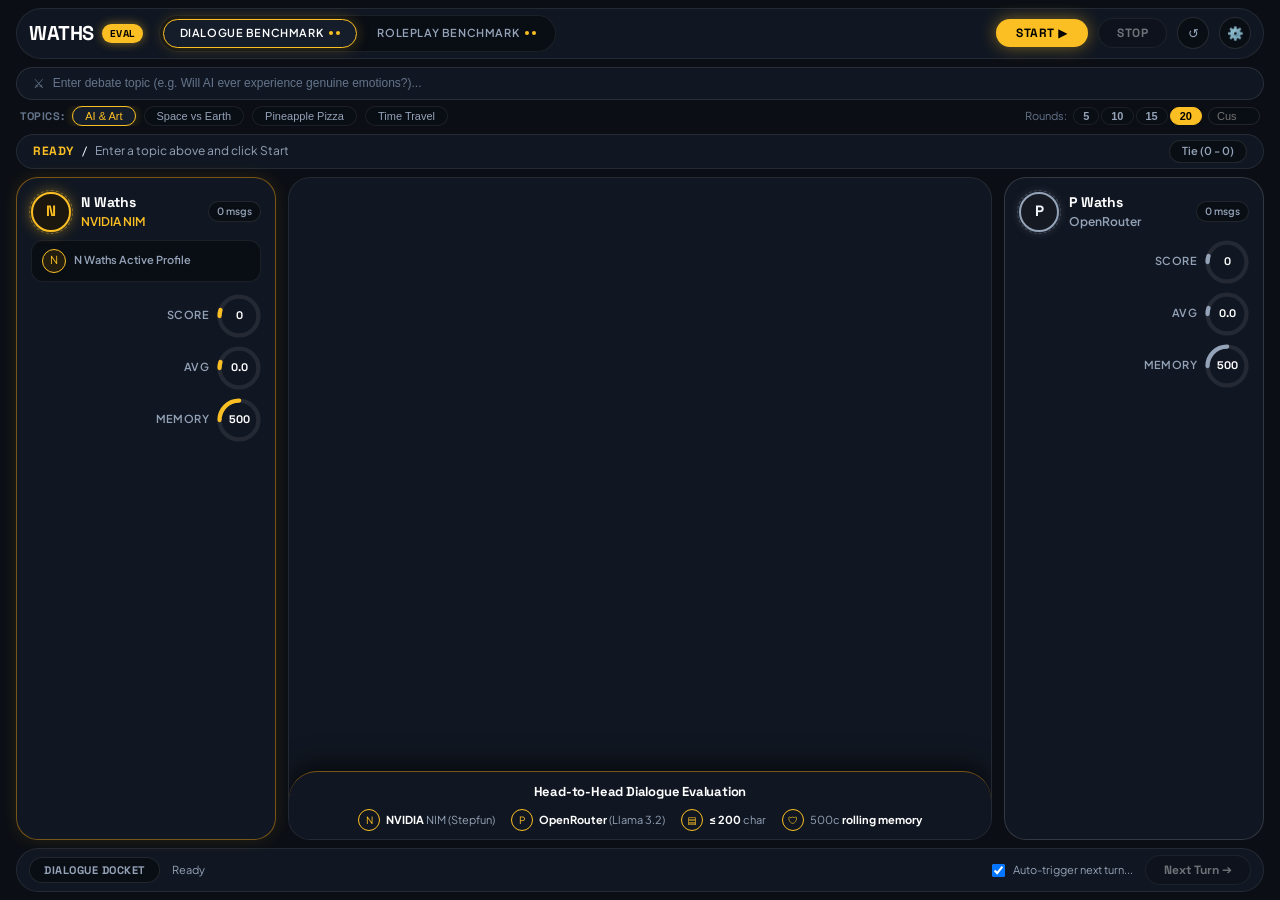
==== commit 535d5866: "fix(ui): add gauge labels and dynamic avg/mem rings, fix modal headings and ribbonStatus" ====
--- a/static/index.html
+++ b/static/index.html
@@ -123,28 +123,31 @@
           <!-- Vertical Arc Gauges Stack -->
           <div class="gauges-vertical-stack">
             <div class="gauge-row-item">
-              <div class="gauge-circle-outer">
-                <svg viewBox="0 0 36 36" class="gauge-svg">
-                  <path class="gauge-track" d="M18 2.0845 a 15.9155 15.9155 0 0 1 0 31.831 a 15.9155 15.9155 0 0 1 0 -31.831" />
-                  <path class="gauge-progress-gold" id="nScoreGauge" stroke-dasharray="60, 100" d="M18 2.0845 a 15.9155 15.9155 0 0 1 0 31.831 a 15.9155 15.9155 0 0 1 0 -31.831" />
+              <span class="gauge-label">Score</span>
+              <div class="gauge-circle-outer">
+                <svg viewBox="0 0 36 36" class="gauge-svg">
+                  <path class="gauge-track" d="M18 2.0845 a 15.9155 15.9155 0 0 1 0 31.831 a 15.9155 15.9155 0 0 1 0 -31.831" />
+                  <path class="gauge-progress-gold" id="nScoreGauge" stroke-dasharray="5, 100" d="M18 2.0845 a 15.9155 15.9155 0 0 1 0 31.831 a 15.9155 15.9155 0 0 1 0 -31.831" />
                 </svg>
                 <span class="gauge-center-text" id="nScore">0</span>
               </div>
             </div>
             <div class="gauge-row-item">
-              <div class="gauge-circle-outer">
-                <svg viewBox="0 0 36 36" class="gauge-svg">
-                  <path class="gauge-track" d="M18 2.0845 a 15.9155 15.9155 0 0 1 0 31.831 a 15.9155 15.9155 0 0 1 0 -31.831" />
-                  <path class="gauge-progress-gold" stroke-dasharray="30, 100" d="M18 2.0845 a 15.9155 15.9155 0 0 1 0 31.831 a 15.9155 15.9155 0 0 1 0 -31.831" />
+              <span class="gauge-label">Avg</span>
+              <div class="gauge-circle-outer">
+                <svg viewBox="0 0 36 36" class="gauge-svg">
+                  <path class="gauge-track" d="M18 2.0845 a 15.9155 15.9155 0 0 1 0 31.831 a 15.9155 15.9155 0 0 1 0 -31.831" />
+                  <path class="gauge-progress-gold" id="nAvgGauge" stroke-dasharray="5, 100" d="M18 2.0845 a 15.9155 15.9155 0 0 1 0 31.831 a 15.9155 15.9155 0 0 1 0 -31.831" />
                 </svg>
                 <span class="gauge-center-text" id="nAvg">0.0</span>
               </div>
             </div>
             <div class="gauge-row-item">
-              <div class="gauge-circle-outer">
-                <svg viewBox="0 0 36 36" class="gauge-svg">
-                  <path class="gauge-track" d="M18 2.0845 a 15.9155 15.9155 0 0 1 0 31.831 a 15.9155 15.9155 0 0 1 0 -31.831" />
-                  <path class="gauge-progress-gold" stroke-dasharray="10, 100" d="M18 2.0845 a 15.9155 15.9155 0 0 1 0 31.831 a 15.9155 15.9155 0 0 1 0 -31.831" />
+              <span class="gauge-label">Memory</span>
+              <div class="gauge-circle-outer">
+                <svg viewBox="0 0 36 36" class="gauge-svg">
+                  <path class="gauge-track" d="M18 2.0845 a 15.9155 15.9155 0 0 1 0 31.831 a 15.9155 15.9155 0 0 1 0 -31.831" />
+                  <path class="gauge-progress-gold" id="nMemGauge" stroke-dasharray="25, 100" d="M18 2.0845 a 15.9155 15.9155 0 0 1 0 31.831 a 15.9155 15.9155 0 0 1 0 -31.831" />
                 </svg>
                 <span class="gauge-center-text" id="nMemGaugeVal">500</span>
               </div>
@@ -213,28 +216,31 @@
           <!-- Vertical Arc Gauges Stack -->
           <div class="gauges-vertical-stack">
             <div class="gauge-row-item">
-              <div class="gauge-circle-outer">
-                <svg viewBox="0 0 36 36" class="gauge-svg">
-                  <path class="gauge-track" d="M18 2.0845 a 15.9155 15.9155 0 0 1 0 31.831 a 15.9155 15.9155 0 0 1 0 -31.831" />
-                  <path class="gauge-progress-silver" id="pScoreGauge" stroke-dasharray="70, 100" d="M18 2.0845 a 15.9155 15.9155 0 0 1 0 31.831 a 15.9155 15.9155 0 0 1 0 -31.831" />
+              <span class="gauge-label">Score</span>
+              <div class="gauge-circle-outer">
+                <svg viewBox="0 0 36 36" class="gauge-svg">
+                  <path class="gauge-track" d="M18 2.0845 a 15.9155 15.9155 0 0 1 0 31.831 a 15.9155 15.9155 0 0 1 0 -31.831" />
+                  <path class="gauge-progress-silver" id="pScoreGauge" stroke-dasharray="5, 100" d="M18 2.0845 a 15.9155 15.9155 0 0 1 0 31.831 a 15.9155 15.9155 0 0 1 0 -31.831" />
                 </svg>
                 <span class="gauge-center-text" id="pScore">0</span>
               </div>
             </div>
             <div class="gauge-row-item">
-              <div class="gauge-circle-outer">
-                <svg viewBox="0 0 36 36" class="gauge-svg">
-                  <path class="gauge-track" d="M18 2.0845 a 15.9155 15.9155 0 0 1 0 31.831 a 15.9155 15.9155 0 0 1 0 -31.831" />
-                  <path class="gauge-progress-silver" stroke-dasharray="30, 100" d="M18 2.0845 a 15.9155 15.9155 0 0 1 0 31.831 a 15.9155 15.9155 0 0 1 0 -31.831" />
+              <span class="gauge-label">Avg</span>
+              <div class="gauge-circle-outer">
+                <svg viewBox="0 0 36 36" class="gauge-svg">
+                  <path class="gauge-track" d="M18 2.0845 a 15.9155 15.9155 0 0 1 0 31.831 a 15.9155 15.9155 0 0 1 0 -31.831" />
+                  <path class="gauge-progress-silver" id="pAvgGauge" stroke-dasharray="5, 100" d="M18 2.0845 a 15.9155 15.9155 0 0 1 0 31.831 a 15.9155 15.9155 0 0 1 0 -31.831" />
                 </svg>
                 <span class="gauge-center-text" id="pAvg">0.0</span>
               </div>
             </div>
             <div class="gauge-row-item">
-              <div class="gauge-circle-outer">
-                <svg viewBox="0 0 36 36" class="gauge-svg">
-                  <path class="gauge-track" d="M18 2.0845 a 15.9155 15.9155 0 0 1 0 31.831 a 15.9155 15.9155 0 0 1 0 -31.831" />
-                  <path class="gauge-progress-silver" stroke-dasharray="10, 100" d="M18 2.0845 a 15.9155 15.9155 0 0 1 0 31.831 a 15.9155 15.9155 0 0 1 0 -31.831" />
+              <span class="gauge-label">Memory</span>
+              <div class="gauge-circle-outer">
+                <svg viewBox="0 0 36 36" class="gauge-svg">
+                  <path class="gauge-track" d="M18 2.0845 a 15.9155 15.9155 0 0 1 0 31.831 a 15.9155 15.9155 0 0 1 0 -31.831" />
+                  <path class="gauge-progress-silver" id="pMemGauge" stroke-dasharray="25, 100" d="M18 2.0845 a 15.9155 15.9155 0 0 1 0 31.831 a 15.9155 15.9155 0 0 1 0 -31.831" />
                 </svg>
                 <span class="gauge-center-text" id="pMemGaugeVal">500</span>
               </div>
@@ -257,7 +263,7 @@
     <!-- Bottom Controls Ribbon -->
     <footer class="bottom-ribbon" id="actionRibbon">
       <span class="ribbon-pill-tag">Dialogue Docket</span>
-      <div class="ribbon-status" id="ribbonStatus" style="display:none;">Ready</div>
+      <div class="ribbon-status" id="ribbonStatus">Ready</div>
       <div class="ribbon-right-controls">
         <label class="toggle-container">
           <input type="checkbox" id="autoAdvanceToggle" checked>
@@ -290,7 +296,7 @@
                 <span class="cosmic-ring"></span>
               </div>
               <div>
-                <h4>WATHS <span class="provider-tag">(NVIDIA NIM)</span></h4>
+                <h4>N WATHS <span class="provider-tag">(NVIDIA NIM)</span></h4>
               </div>
             </div>
 
@@ -364,7 +370,7 @@
                 <button type="button" class="stepper-btn" id="nTokensDec">–</button>
                 <span class="stepper-val" id="nTokensVal">450</span>
                 <button type="button" class="stepper-btn" id="nTokensInc">+</button>
-                <input type="number" id="nMaxTokensInput" min="50" max="800" value="450" style="display:none;" />
+                <input type="number" id="nMaxTokensInput" min="50" max="1000" value="450" style="display:none;" />
               </div>
             </div>
           </div>
@@ -377,7 +383,7 @@
                 <span class="cosmic-ring"></span>
               </div>
               <div>
-                <h4>WATHS <span class="provider-tag">(OpenRouter)</span></h4>
+                <h4>P WATHS <span class="provider-tag">(OpenRouter)</span></h4>
               </div>
             </div>
 
@@ -451,7 +457,7 @@
                 <button type="button" class="stepper-btn" id="pTokensDec">–</button>
                 <span class="stepper-val" id="pTokensVal">200</span>
                 <button type="button" class="stepper-btn" id="pTokensInc">+</button>
-                <input type="number" id="pMaxTokensInput" min="50" max="800" value="200" style="display:none;" />
+                <input type="number" id="pMaxTokensInput" min="50" max="1000" value="200" style="display:none;" />
               </div>
             </div>
           </div>
@@ -461,13 +467,9 @@
       <div class="settings-modal-footer">
         <button id="resetSettingsBtn" class="btn-modal-reset">RESET TO DEFAULTS</button>
         <button id="saveSettingsBtn" class="btn-modal-save">SAVE & APPLY</button>
-        <button id="cancelSettingsBtn" style="display:none;">Cancel</button>
       </div>
     </div>
   </div>
-
-  <span id="navMemVal" style="display:none;">500c</span>
-  <span id="navLimitVal" style="display:none;">≤ 200c</span>
 
   <script src="settings.js?v=7"></script>
   <script src="app.js?v=7"></script>
--- a/static/style.css
+++ b/static/style.css
@@ -911,6 +911,14 @@
   gap: 8px;
 }
 
+.gauge-label {
+  font-size: 11px;
+  font-weight: 600;
+  color: var(--text-2);
+  text-transform: uppercase;
+  letter-spacing: 0.4px;
+}
+
 .gauge-circle-outer {
   width: 44px;
   height: 44px;
@@ -1009,7 +1017,8 @@
 }
 
 /* Dialogue Speech Bubbles */
-.chat-msg-row {
+.chat-msg-row,
+.msg-row {
   display: flex;
   align-items: flex-start;
   gap: 10px;
@@ -1017,11 +1026,13 @@
   animation: fadeIn 0.15s ease-out;
 }
 
-.chat-msg-row.n-row {
+.chat-msg-row.n-row,
+.msg-row.n-row {
   align-self: flex-start;
 }
 
-.chat-msg-row.p-row {
+.chat-msg-row.p-row,
+.msg-row.p-row {
   align-self: flex-end;
   flex-direction: row-reverse;
 }
@@ -1035,17 +1046,20 @@
   box-shadow: 0 4px 12px rgba(0, 0, 0, 0.35);
 }
 
-.chat-msg-row.n-row .msg-bubble {
+.chat-msg-row.n-row .msg-bubble,
+.msg-row.n-row .msg-bubble {
   border-color: var(--gold-border);
   border-top-left-radius: 4px;
 }
 
-.chat-msg-row.p-row .msg-bubble {
+.chat-msg-row.p-row .msg-bubble,
+.msg-row.p-row .msg-bubble {
   border-color: rgba(255, 255, 255, 0.18);
   border-top-right-radius: 4px;
 }
 
-.msg-bubble-header {
+.msg-bubble-header,
+.msg-header {
   display: flex;
   align-items: center;
   justify-content: space-between;
@@ -1053,37 +1067,76 @@
   margin-bottom: 4px;
 }
 
-.msg-actor-tag {
+.msg-actor-tag,
+.msg-author {
   font-family: var(--font-display);
   font-size: 11px;
   font-weight: 800;
   color: var(--gold-primary);
 }
 
-.chat-msg-row.p-row .msg-actor-tag {
+.chat-msg-row.p-row .msg-actor-tag,
+.msg-row.p-row .msg-author {
   color: #94a3b8;
 }
 
-.msg-length-meta {
+.actor-tag {
+  font-weight: 500;
+  color: var(--text-3);
+}
+
+.msg-length-meta,
+.char-badge {
   font-size: 10px;
   color: var(--text-3);
   font-family: var(--font-mono);
 }
 
-.msg-body-text {
+.char-badge.warning {
+  color: var(--gold-primary);
+}
+
+.msg-body-text,
+.msg-text {
   font-size: 13px;
   color: #ffffff;
   line-height: 1.45;
   word-break: break-word;
 }
 
-.msg-body-text em, .msg-body-text i {
+.msg-body-text em, .msg-body-text i,
+.msg-text em, .msg-text i {
   color: var(--text-2);
   font-style: italic;
 }
 
+/* Typing Indicator */
+.typing-bubble {
+  display: inline-flex;
+  align-items: center;
+  gap: 5px;
+  padding: 12px 16px;
+}
+
+.typing-dot {
+  width: 6px;
+  height: 6px;
+  border-radius: 50%;
+  background: var(--text-2);
+  animation: typingBounce 1.1s infinite ease-in-out;
+}
+
+.typing-dot:nth-child(2) { animation-delay: 0.15s; }
+.typing-dot:nth-child(3) { animation-delay: 0.3s; }
+
+@keyframes typingBounce {
+  0%, 80%, 100% { transform: translateY(0); opacity: 0.4; }
+  40% { transform: translateY(-4px); opacity: 1; }
+}
+
 /* Rating Controls inside Message */
-.rating-action-bar {
+.rating-action-bar,
+.rating-area {
   margin-top: 8px;
   padding-top: 6px;
   border-top: 1px solid rgba(255, 255, 255, 0.08);
@@ -1092,7 +1145,8 @@
   gap: 4px;
 }
 
-.rating-prompt-label {
+.rating-prompt-label,
+.rating-prompt {
   font-size: 10px;
   font-weight: 600;
   color: var(--text-2);
@@ -1100,13 +1154,15 @@
   letter-spacing: 0.5px;
 }
 
-.score-buttons-grid {
+.score-buttons-grid,
+.score-buttons {
   display: flex;
   gap: 4px;
   flex-wrap: wrap;
 }
 
-.score-num-btn {
+.score-num-btn,
+.score-btn {
   width: 26px;
   height: 24px;
   border-radius: 4px;
@@ -1119,13 +1175,15 @@
   transition: all 0.12s ease;
 }
 
-.score-num-btn:hover {
+.score-num-btn:hover,
+.score-btn:hover {
   background: var(--gold-primary);
   color: #000000;
   border-color: var(--gold-primary);
 }
 
-.scored-badge-chip {
+.scored-badge-chip,
+.rated-pill {
   display: inline-flex;
   align-items: center;
   gap: 4px;
@@ -1137,6 +1195,7 @@
   font-size: 11px;
   font-weight: 700;
   margin-top: 6px;
+  width: fit-content;
 }
 
 /* System Pills & Error Banners */
@@ -1158,7 +1217,9 @@
   box-shadow: 0 0 12px rgba(251, 191, 36, 0.25);
 }
 
-.system-pill.concede {
+.system-pill.concede,
+.system-pill.error,
+.system-pill.stopped {
   background: rgba(239, 68, 68, 0.15);
   color: #f87171;
   border-color: #ef4444;
@@ -1251,6 +1312,16 @@
   text-transform: uppercase;
 }
 
+.ribbon-status {
+  font-size: 11px;
+  color: var(--text-2);
+  flex: 1;
+  margin: 0 12px;
+  white-space: nowrap;
+  overflow: hidden;
+  text-overflow: ellipsis;
+}
+
 .ribbon-right-controls {
   display: flex;
   align-items: center;
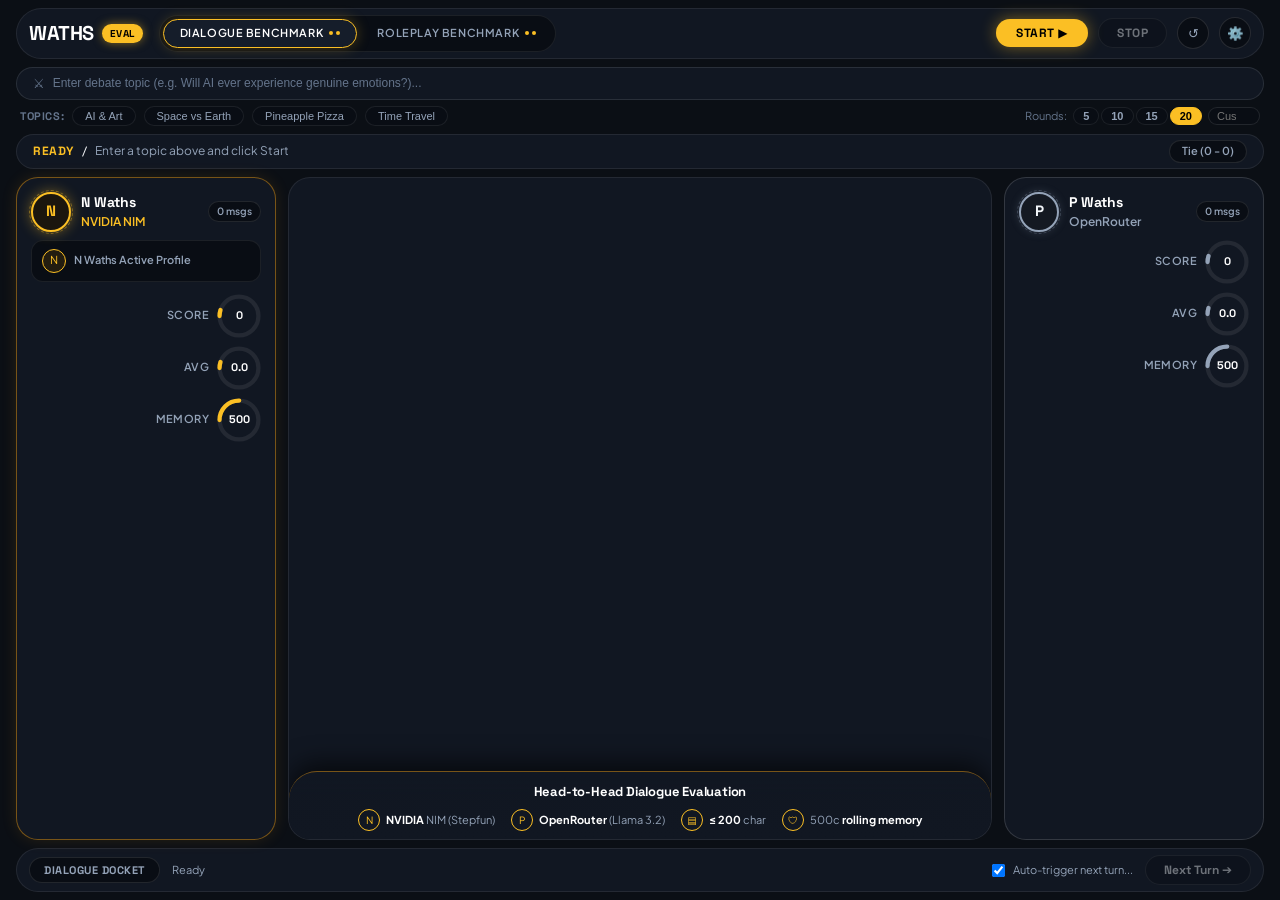
==== commit 83fd0349: "fix(ui): sync topic pill active state and wire telemetry dropdown popovers" ====
--- a/static/index.html
+++ b/static/index.html
@@ -67,7 +67,7 @@
       <div class="setup-sub-row">
         <div class="presets-group">
           <span class="presets-label">Topics:</span>
-          <button class="preset-pill topic-pill active" data-topic="Will AI replace human artists or empower them?">AI & Art</button>
+          <button class="preset-pill topic-pill" data-topic="Will AI replace human artists or empower them?">AI & Art</button>
           <button class="preset-pill topic-pill" data-topic="Space exploration vs fixing Earth's urgent climate issues">Space vs Earth</button>
           <button class="preset-pill topic-pill" data-topic="Is pineapple on pizza culinary genius or an offense?">Pineapple Pizza</button>
           <button class="preset-pill topic-pill" data-topic="Would you rather live 500 years in past or future?">Time Travel</button>
@@ -155,14 +155,12 @@
           </div>
         </div>
 
-        <!-- Hidden Dropdown elements for script compatibility -->
-        <div style="display:none;" id="nDropdown">
-          <span id="nProviderVal">NVIDIA NIM</span>
-          <span id="nModelVal">stepfun-ai/step-5-preview</span>
-          <span id="nWinsVal">0 wins (0%)</span>
-          <span id="nPromptTokVal">0</span>
-          <span id="nCompTokVal">0</span>
-          <span id="nTotalTokVal">0</span>
+        <!-- Telemetry Popover -->
+        <div class="telemetry-dropdown" id="nDropdown">
+          <div class="telemetry-row"><span>Provider</span><span id="nProviderVal">NVIDIA NIM</span></div>
+          <div class="telemetry-row"><span>Model</span><span id="nModelVal">stepfun-ai/step-5-preview</span></div>
+          <div class="telemetry-row"><span>Record</span><span id="nWinsVal">0 wins (0%)</span></div>
+          <div class="telemetry-row"><span>Tokens (P/C/T)</span><span><span id="nPromptTokVal">0</span> / <span id="nCompTokVal">0</span> / <span id="nTotalTokVal">0</span></span></div>
         </div>
       </aside>
 
@@ -248,14 +246,12 @@
           </div>
         </div>
 
-        <!-- Hidden Dropdown elements for script compatibility -->
-        <div style="display:none;" id="pDropdown">
-          <span id="pProviderVal">OpenRouter</span>
-          <span id="pModelVal">meta-llama/llama-3.2-3b-instruct</span>
-          <span id="pWinsVal">0 wins (0%)</span>
-          <span id="pPromptTokVal">0</span>
-          <span id="pCompTokVal">0</span>
-          <span id="pTotalTokVal">0</span>
+        <!-- Telemetry Popover -->
+        <div class="telemetry-dropdown" id="pDropdown">
+          <div class="telemetry-row"><span>Provider</span><span id="pProviderVal">OpenRouter</span></div>
+          <div class="telemetry-row"><span>Model</span><span id="pModelVal">meta-llama/llama-3.2-3b-instruct</span></div>
+          <div class="telemetry-row"><span>Record</span><span id="pWinsVal">0 wins (0%)</span></div>
+          <div class="telemetry-row"><span>Tokens (P/C/T)</span><span><span id="pPromptTokVal">0</span> / <span id="pCompTokVal">0</span> / <span id="pTotalTokVal">0</span></span></div>
         </div>
       </aside>
     </main>
--- a/static/style.css
+++ b/static/style.css
@@ -982,6 +982,42 @@
 .actor-role-context-btn:hover {
   color: #ffffff;
   border-color: rgba(255, 255, 255, 0.25);
+}
+
+/* Telemetry Dropdown inside Actor Card */
+.telemetry-dropdown {
+  display: none;
+  flex-direction: column;
+  gap: 5px;
+  background: var(--bg-inset);
+  border: 1px solid rgba(255, 255, 255, 0.12);
+  border-radius: 12px;
+  padding: 8px 10px;
+  margin-top: 8px;
+  font-size: 10px;
+  color: var(--text-2);
+}
+
+.telemetry-dropdown.show {
+  display: flex;
+}
+
+.telemetry-row {
+  display: flex;
+  justify-content: space-between;
+  gap: 8px;
+  align-items: center;
+}
+
+.telemetry-row span:last-child {
+  color: var(--text-1);
+  font-family: var(--font-mono);
+  font-size: 10px;
+  text-align: right;
+  overflow: hidden;
+  text-overflow: ellipsis;
+  white-space: nowrap;
+  max-width: 140px;
 }
 
 /* Center Stage Viewport (Chat feed + bottom arched docket) */
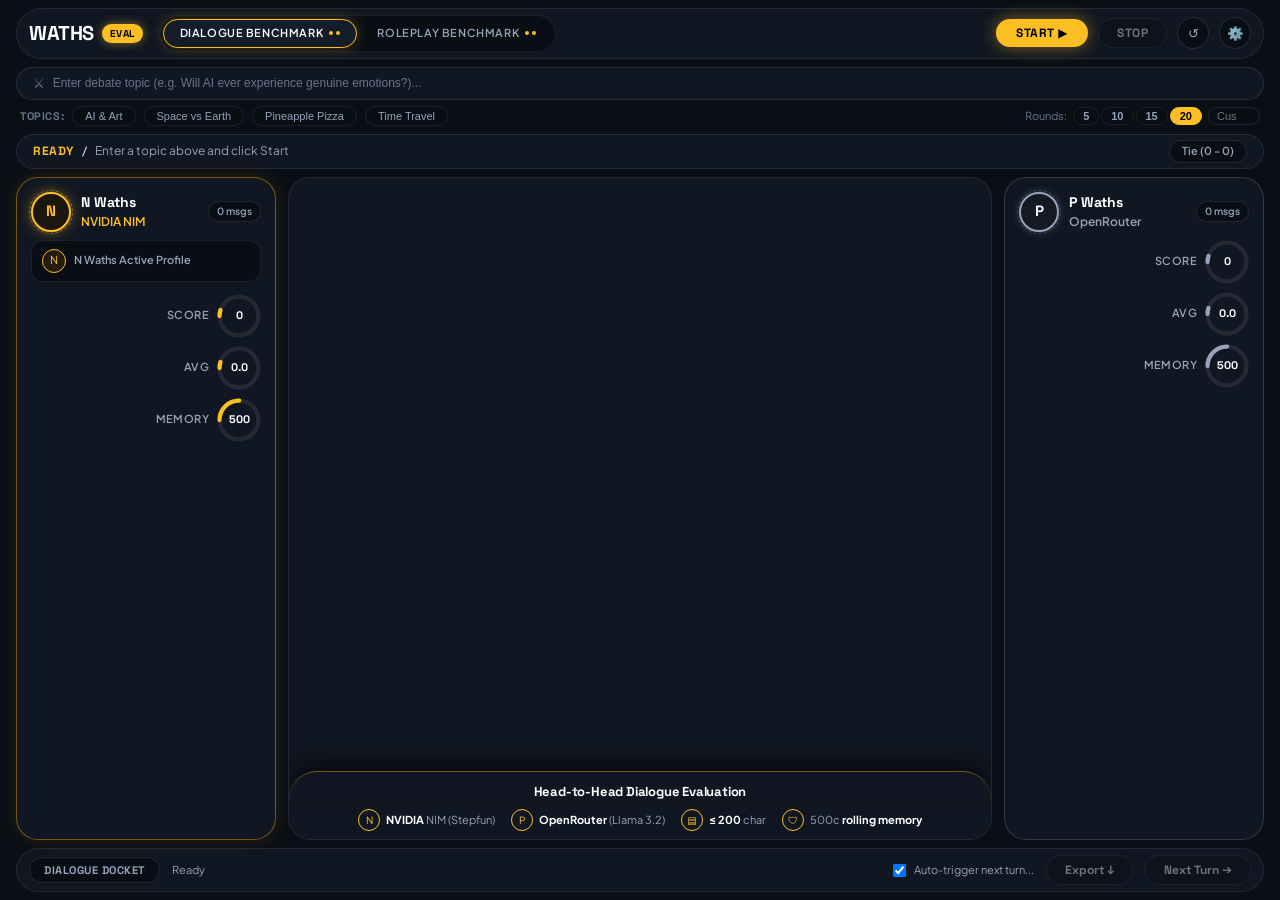
==== commit 9eb7ec83: "Merge branch 'feat/key-status-shortcuts-export'" ====
--- a/static/index.html
+++ b/static/index.html
@@ -265,6 +265,9 @@
           <input type="checkbox" id="autoAdvanceToggle" checked>
           <span>Auto-trigger next turn...</span>
         </label>
+        <button id="exportBtn" class="btn-next-pill" title="Export Match Transcript (.md)" disabled>
+          Export ↓
+        </button>
         <button id="nextTurnBtn" class="btn-next-pill" disabled>
           Next Turn ➔
         </button>
@@ -468,6 +471,7 @@
   </div>
 
   <script src="settings.js?v=7"></script>
+  <script src="arena-common.js?v=1"></script>
   <script src="app.js?v=7"></script>
 </body>
 
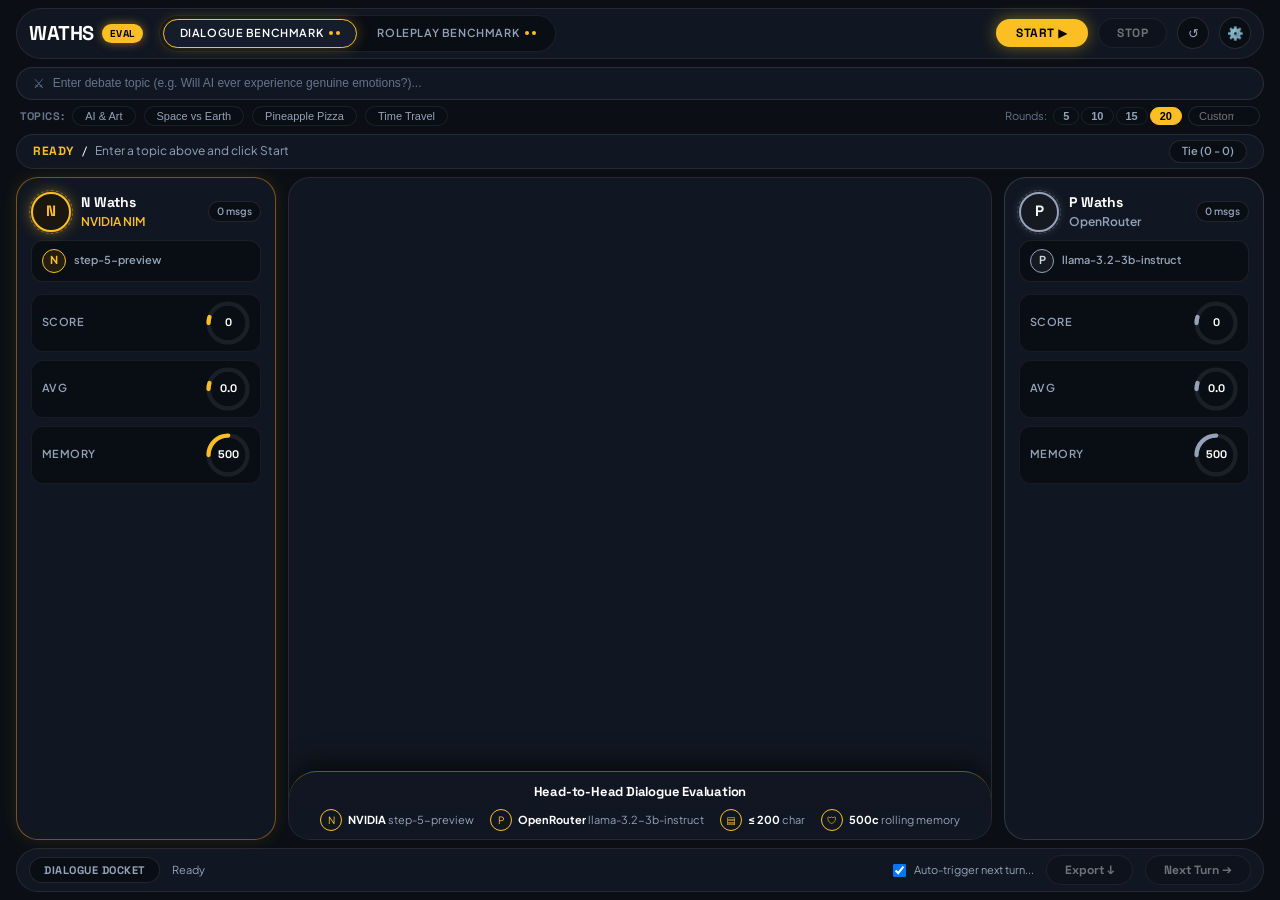
==== commit 4ac3840c: "fix(ui): symmetrize actor profile snippets and sync archedDocket badges with settings" ====
--- a/static/index.html
+++ b/static/index.html
@@ -117,7 +117,7 @@
 
           <div class="user-card-snippet">
             <div class="mini-avatar">N</div>
-            <span class="snippet-text">N Waths Active Profile</span>
+            <span class="snippet-text" id="nProfileSnippet">step-5-preview</span>
           </div>
 
           <!-- Vertical Arc Gauges Stack -->
@@ -176,19 +176,19 @@
           <div class="docket-specs-pill-row">
             <div class="docket-spec-badge">
               <span class="docket-badge-ring">N</span>
-              <span><strong>NVIDIA</strong> NIM (Stepfun)</span>
+              <span><strong>NVIDIA</strong> <span id="docketNModel">step-5-preview</span></span>
             </div>
             <div class="docket-spec-badge">
               <span class="docket-badge-ring">P</span>
-              <span><strong>OpenRouter</strong> (Llama 3.2)</span>
+              <span><strong>OpenRouter</strong> <span id="docketPModel">llama-3.2-3b-instruct</span></span>
             </div>
             <div class="docket-spec-badge">
               <span class="docket-badge-ring">▤</span>
-              <span><strong>≤ 200</strong> char</span>
+              <span><strong id="docketCharCap">≤ 200</strong> char</span>
             </div>
             <div class="docket-spec-badge">
               <span class="docket-badge-ring">🛡</span>
-              <span>500c <strong>rolling memory</strong></span>
+              <span><strong id="docketMemCap">500c</strong> rolling memory</span>
             </div>
           </div>
         </div>
@@ -209,6 +209,11 @@
               </div>
             </div>
             <span class="msgs-count-pill" id="pMsgs">0 msgs</span>
+          </div>
+
+          <div class="user-card-snippet">
+            <div class="mini-avatar p-mini">P</div>
+            <span class="snippet-text" id="pProfileSnippet">llama-3.2-3b-instruct</span>
           </div>
 
           <!-- Vertical Arc Gauges Stack -->
--- a/static/style.css
+++ b/static/style.css
@@ -546,13 +546,13 @@
 }
 
 .custom-limit-input {
-  width: 52px;
+  width: 72px;
   background: var(--bg-inset);
   border: 1px solid rgba(255, 255, 255, 0.1);
   border-radius: var(--radius-pill);
   color: var(--text-1);
   font-size: 11px;
-  padding: 2px 8px;
+  padding: 3px 10px;
   text-align: center;
   outline: none;
 }
@@ -781,6 +781,16 @@
   border-color: rgba(255, 255, 255, 0.14);
 }
 
+.actor-stage-card.n-stage-card.active-turn {
+  border-color: var(--gold-primary);
+  box-shadow: 0 0 22px rgba(251, 191, 36, 0.35);
+}
+
+.actor-stage-card.p-stage-card.active-turn {
+  border-color: #cbd5e1;
+  box-shadow: 0 0 22px rgba(148, 163, 184, 0.3);
+}
+
 .card-orbit-header {
   display: flex;
   align-items: center;
@@ -887,13 +897,24 @@
   align-items: center;
   justify-content: center;
   font-size: 11px;
+  font-weight: 700;
   color: var(--gold-primary);
+  flex-shrink: 0;
+}
+
+.mini-avatar.p-mini {
+  background: #141922;
+  border-color: #94a3b8;
+  color: #cbd5e1;
 }
 
 .snippet-text {
   font-size: 11px;
   font-weight: 600;
   color: var(--text-2);
+  overflow: hidden;
+  text-overflow: ellipsis;
+  white-space: nowrap;
 }
 
 /* Radial Arc Gauges Column */
@@ -901,14 +922,19 @@
   display: flex;
   flex-direction: column;
   gap: 8px;
-  align-items: flex-end;
+  width: 100%;
   margin-bottom: 12px;
 }
 
 .gauge-row-item {
   display: flex;
   align-items: center;
-  gap: 8px;
+  justify-content: space-between;
+  gap: 10px;
+  padding: 6px 10px;
+  background: var(--bg-inset);
+  border: 1px solid rgba(255, 255, 255, 0.06);
+  border-radius: 12px;
 }
 
 .gauge-label {
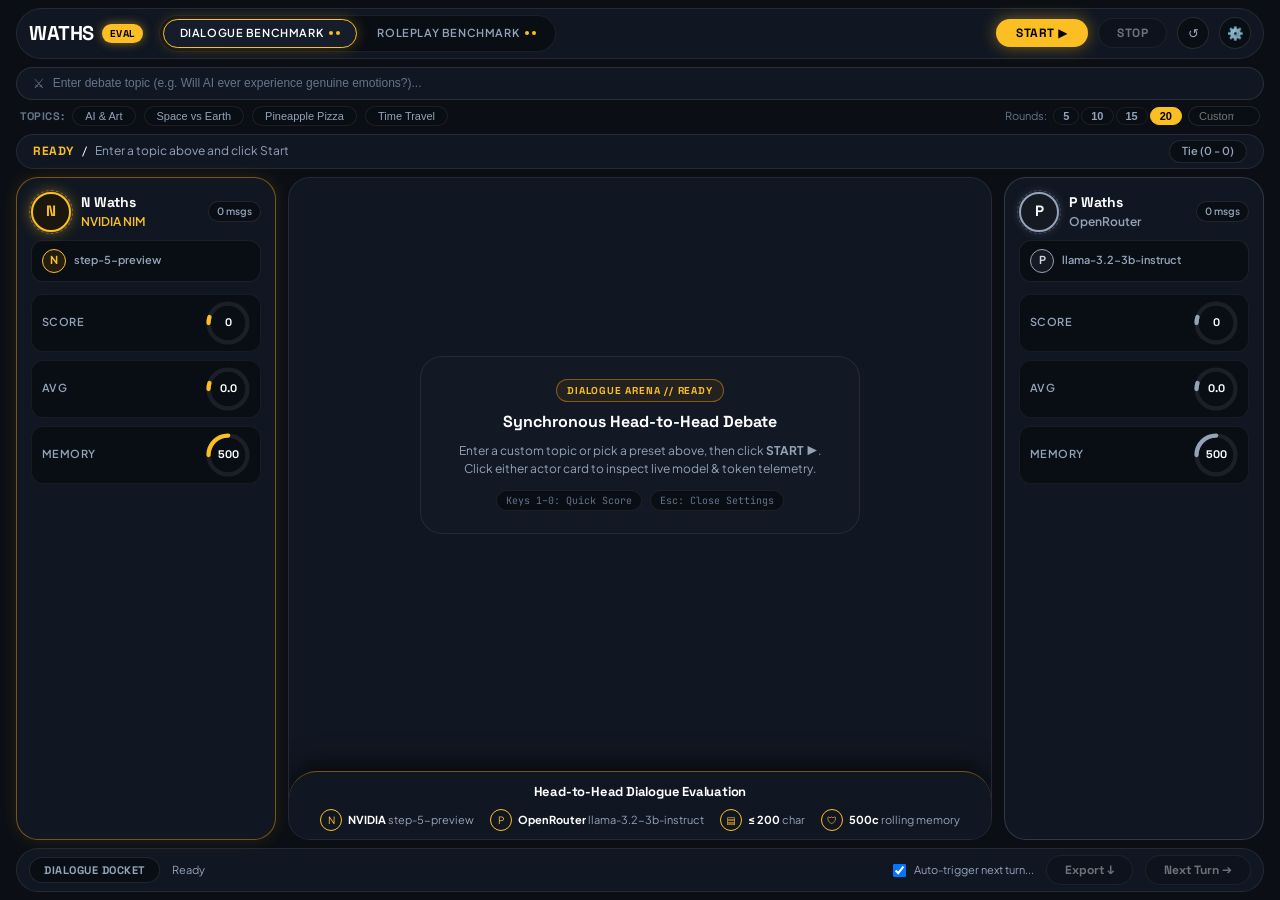
==== commit b88df2b3: "fix(ui): add centered idle stage card and sync initial roleplay preset" ====
--- a/static/index.html
+++ b/static/index.html
@@ -167,7 +167,15 @@
       <!-- Center Chat Stream Area -->
       <section class="center-chat-viewport" id="chatViewport">
         <div class="chat-feed-stream" id="chatFeed">
-          <!-- Initial Welcome Feed State -->
+          <div class="idle-stage-card">
+            <span class="idle-stage-badge">Dialogue Arena // Ready</span>
+            <h3>Synchronous Head-to-Head Debate</h3>
+            <p>Enter a custom topic or pick a preset above, then click <strong>START ▶</strong>. Click either actor card to inspect live model &amp; token telemetry.</p>
+            <div class="idle-stage-hints">
+              <span>Keys 1–0: Quick Score</span>
+              <span>Esc: Close Settings</span>
+            </div>
+          </div>
         </div>
 
         <!-- Arched Bottom Docket Overlay -->
--- a/static/style.css
+++ b/static/style.css
@@ -1076,6 +1076,65 @@
 .chat-feed-stream::-webkit-scrollbar-thumb {
   background: rgba(255, 255, 255, 0.15);
   border-radius: 4px;
+}
+
+/* Centered Idle Stage Card */
+.idle-stage-card {
+  margin: auto;
+  max-width: 440px;
+  text-align: center;
+  background: var(--bg-card-subtle);
+  border: 1px solid rgba(255, 255, 255, 0.08);
+  border-radius: var(--radius-card);
+  padding: 22px 24px;
+  display: flex;
+  flex-direction: column;
+  align-items: center;
+  gap: 8px;
+}
+
+.idle-stage-badge {
+  font-family: var(--font-display);
+  font-size: 10px;
+  font-weight: 800;
+  letter-spacing: 0.8px;
+  text-transform: uppercase;
+  color: var(--gold-primary);
+  background: var(--gold-bg-subtle);
+  border: 1px solid var(--gold-border);
+  border-radius: var(--radius-pill);
+  padding: 3px 10px;
+}
+
+.idle-stage-card h3 {
+  font-family: var(--font-display);
+  font-size: 16px;
+  font-weight: 800;
+  color: #ffffff;
+}
+
+.idle-stage-card p {
+  font-size: 12px;
+  color: var(--text-2);
+  line-height: 1.5;
+}
+
+.idle-stage-hints {
+  display: flex;
+  gap: 8px;
+  flex-wrap: wrap;
+  justify-content: center;
+  margin-top: 4px;
+  font-size: 10px;
+  color: var(--text-3);
+  font-family: var(--font-mono);
+}
+
+.idle-stage-hints span {
+  background: var(--bg-inset);
+  border: 1px solid rgba(255, 255, 255, 0.08);
+  border-radius: var(--radius-pill);
+  padding: 2px 9px;
 }
 
 /* Dialogue Speech Bubbles */
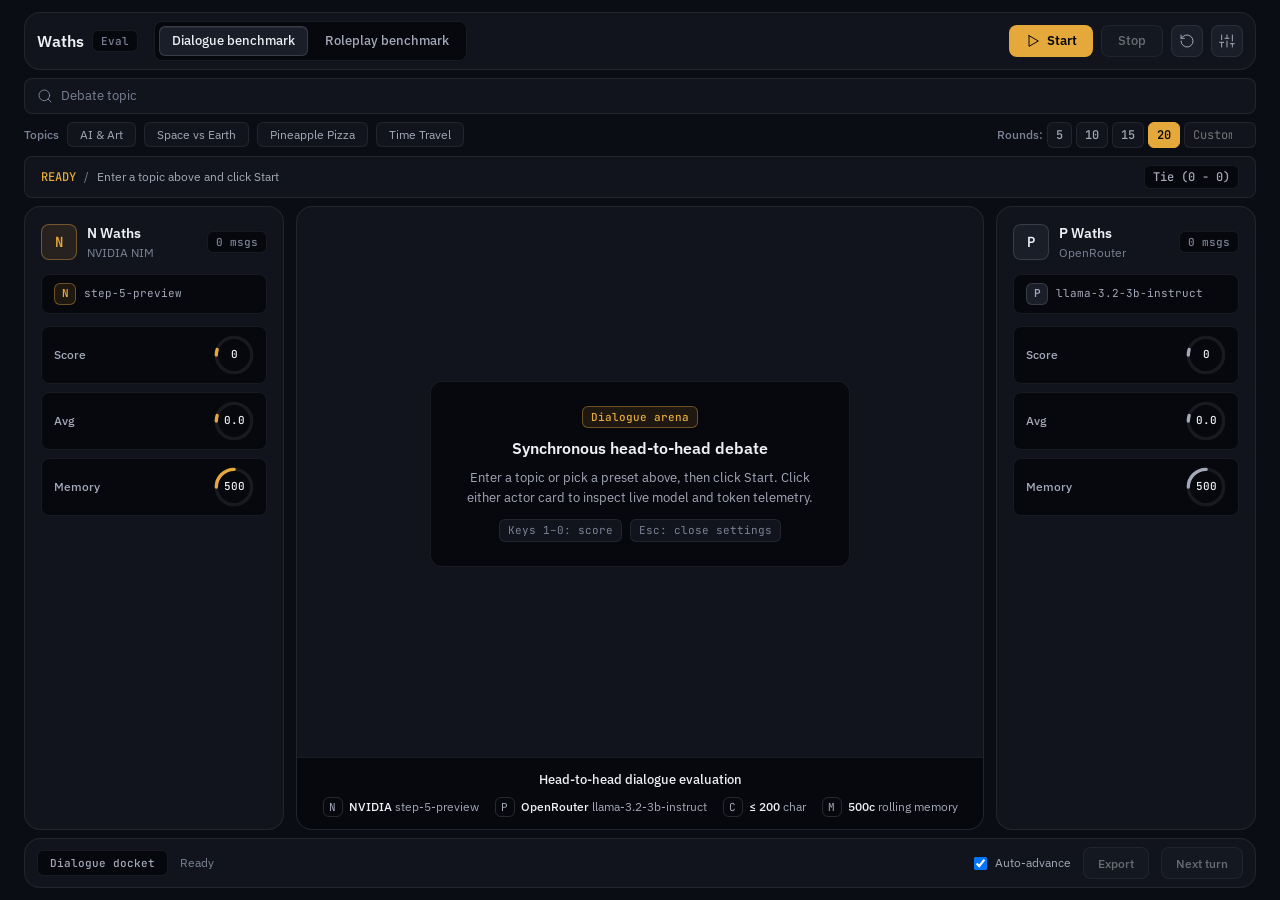
==== commit b99d1fce: "feat(ui): apply unslop 9-pass redesign (ink ramp, line icons, nested radii, sentence case)" ====
--- a/static/index.html
+++ b/static/index.html
@@ -4,11 +4,11 @@
 <head>
   <meta charset="UTF-8">
   <meta name="viewport" content="width=device-width, initial-scale=1.0">
-  <title>Waths Arena | Dialogue Benchmark</title>
-  <link rel="stylesheet" href="style.css?v=7">
+  <title>Waths Arena | Dialogue benchmark</title>
+  <link rel="stylesheet" href="style.css?v=8">
   <link rel="preconnect" href="https://fonts.googleapis.com">
   <link rel="preconnect" href="https://fonts.gstatic.com" crossorigin>
-  <link href="https://fonts.googleapis.com/css2?family=Space+Grotesk:wght@500;600;700;800&family=Plus+Jakarta+Sans:wght@400;500;600;700&family=JetBrains+Mono:wght@400;500;600;700&display=swap" rel="stylesheet">
+  <link href="https://fonts.googleapis.com/css2?family=IBM+Plex+Sans:wght@400;500;600&family=JetBrains+Mono:wght@400;500;600&display=swap" rel="stylesheet">
 </head>
 
 <body>
@@ -17,33 +17,28 @@
     <header class="top-nav">
       <div class="nav-left">
         <a href="/" class="brand-group">
-          <span class="brand-waths">WATHS</span>
-          <span class="badge-eval">EVAL</span>
+          <span class="brand-waths">Waths</span>
+          <span class="badge-eval">Eval</span>
         </a>
         <nav class="arena-nav-tabs">
-          <a href="/" class="nav-tab active">
-            Dialogue Benchmark
-            <span class="tab-dots"><span class="tab-dot"></span><span class="tab-dot"></span></span>
-          </a>
-          <a href="/roleplay" class="nav-tab">
-            Roleplay Benchmark
-            <span class="tab-dots"><span class="tab-dot"></span><span class="tab-dot"></span></span>
-          </a>
+          <a href="/" class="nav-tab active">Dialogue benchmark</a>
+          <a href="/roleplay" class="nav-tab">Roleplay benchmark</a>
         </nav>
       </div>
 
       <div class="nav-right">
-        <button id="startBtn" class="btn-nav-start" title="Start Dialogue Debate">
-          START ▶
+        <button id="startBtn" class="btn-nav-start" title="Start dialogue debate">
+          <svg class="icon" viewBox="0 0 24 24"><polygon points="6 4 20 12 6 20 6 4"/></svg>
+          Start
         </button>
         <button id="stopBtn" class="btn-nav-stop" disabled title="Halt current match">
-          STOP
-        </button>
-        <button id="resetBtn" class="btn-nav-reset" title="Reset Arena">
-          ↺
-        </button>
-        <button id="settingsBtn" class="btn-settings-trigger" title="Arena Bot Configurations">
-          ⚙️
+          Stop
+        </button>
+        <button id="resetBtn" class="btn-nav-reset" title="Reset arena">
+          <svg class="icon" viewBox="0 0 24 24"><path d="M3 12a9 9 0 1 0 3-6.7L3 8"/><path d="M3 3v5h5"/></svg>
+        </button>
+        <button id="settingsBtn" class="btn-settings-trigger" title="Bot configurations">
+          <svg class="icon" viewBox="0 0 24 24"><line x1="4" y1="21" x2="4" y2="14"/><line x1="4" y1="10" x2="4" y2="3"/><line x1="12" y1="21" x2="12" y2="12"/><line x1="12" y1="8" x2="12" y2="3"/><line x1="20" y1="21" x2="20" y2="16"/><line x1="20" y1="12" x2="20" y2="3"/><line x1="1" y1="14" x2="7" y2="14"/><line x1="9" y1="8" x2="15" y2="8"/><line x1="17" y1="16" x2="23" y2="16"/></svg>
         </button>
       </div>
     </header>
@@ -51,13 +46,15 @@
     <!-- Topic Setup Bar -->
     <section class="setup-bar">
       <div class="setup-main-row" style="grid-template-columns: 1fr;">
-        <div class="scenario-capsule" style="padding: 6px 16px;">
-          <span class="scenario-search-icon">⚔️</span>
+        <div class="scenario-capsule">
+          <span class="scenario-search-icon">
+            <svg class="icon" viewBox="0 0 24 24"><circle cx="11" cy="11" r="8"/><line x1="21" y1="21" x2="16.65" y2="16.65"/></svg>
+          </span>
           <input 
             type="text" 
             id="topicInput" 
             class="scenario-capsule-input" 
-            placeholder="Enter debate topic (e.g. Will AI ever experience genuine emotions?)..." 
+            placeholder="Debate topic" 
             maxlength="150" 
           />
         </div>
@@ -66,7 +63,7 @@
       <!-- Presets & Rounds Sub-row -->
       <div class="setup-sub-row">
         <div class="presets-group">
-          <span class="presets-label">Topics:</span>
+          <span class="presets-label">Topics</span>
           <button class="preset-pill topic-pill" data-topic="Will AI replace human artists or empower them?">AI & Art</button>
           <button class="preset-pill topic-pill" data-topic="Space exploration vs fixing Earth's urgent climate issues">Space vs Earth</button>
           <button class="preset-pill topic-pill" data-topic="Is pineapple on pizza culinary genius or an offense?">Pineapple Pizza</button>
@@ -105,7 +102,6 @@
             <div class="orbit-actor-identity">
               <div class="cosmic-avatar-container n-cosmic-avatar">
                 <span>N</span>
-                <span class="cosmic-ring"></span>
               </div>
               <div class="actor-meta-block">
                 <span class="actor-name-title">N Waths</span>
@@ -168,19 +164,19 @@
       <section class="center-chat-viewport" id="chatViewport">
         <div class="chat-feed-stream" id="chatFeed">
           <div class="idle-stage-card">
-            <span class="idle-stage-badge">Dialogue Arena // Ready</span>
-            <h3>Synchronous Head-to-Head Debate</h3>
-            <p>Enter a custom topic or pick a preset above, then click <strong>START ▶</strong>. Click either actor card to inspect live model &amp; token telemetry.</p>
+            <span class="idle-stage-badge">Dialogue arena</span>
+            <h3>Synchronous head-to-head debate</h3>
+            <p>Enter a topic or pick a preset above, then click Start. Click either actor card to inspect live model and token telemetry.</p>
             <div class="idle-stage-hints">
-              <span>Keys 1–0: Quick Score</span>
-              <span>Esc: Close Settings</span>
-            </div>
-          </div>
-        </div>
-
-        <!-- Arched Bottom Docket Overlay -->
+              <span>Keys 1–0: score</span>
+              <span>Esc: close settings</span>
+            </div>
+          </div>
+        </div>
+
+        <!-- Bottom Docket Bar -->
         <div class="arched-docket-overlay" id="archedDocket">
-          <div class="docket-arch-title">Head-to-Head Dialogue Evaluation</div>
+          <div class="docket-arch-title">Head-to-head dialogue evaluation</div>
           <div class="docket-specs-pill-row">
             <div class="docket-spec-badge">
               <span class="docket-badge-ring">N</span>
@@ -191,11 +187,11 @@
               <span><strong>OpenRouter</strong> <span id="docketPModel">llama-3.2-3b-instruct</span></span>
             </div>
             <div class="docket-spec-badge">
-              <span class="docket-badge-ring">▤</span>
+              <span class="docket-badge-ring">C</span>
               <span><strong id="docketCharCap">≤ 200</strong> char</span>
             </div>
             <div class="docket-spec-badge">
-              <span class="docket-badge-ring">🛡</span>
+              <span class="docket-badge-ring">M</span>
               <span><strong id="docketMemCap">500c</strong> rolling memory</span>
             </div>
           </div>
@@ -209,7 +205,6 @@
             <div class="orbit-actor-identity">
               <div class="cosmic-avatar-container p-cosmic-avatar">
                 <span>P</span>
-                <span class="cosmic-ring"></span>
               </div>
               <div class="actor-meta-block">
                 <span class="actor-name-title">P Waths</span>
@@ -271,31 +266,34 @@
 
     <!-- Bottom Controls Ribbon -->
     <footer class="bottom-ribbon" id="actionRibbon">
-      <span class="ribbon-pill-tag">Dialogue Docket</span>
+      <span class="ribbon-pill-tag">Dialogue docket</span>
       <div class="ribbon-status" id="ribbonStatus">Ready</div>
       <div class="ribbon-right-controls">
         <label class="toggle-container">
           <input type="checkbox" id="autoAdvanceToggle" checked>
-          <span>Auto-trigger next turn...</span>
+          <span>Auto-advance</span>
         </label>
-        <button id="exportBtn" class="btn-next-pill" title="Export Match Transcript (.md)" disabled>
-          Export ↓
+        <button id="exportBtn" class="btn-next-pill" title="Export match transcript (.md)" disabled>
+          Export
         </button>
         <button id="nextTurnBtn" class="btn-next-pill" disabled>
-          Next Turn ➔
+          Next turn
         </button>
       </div>
     </footer>
   </div>
 
-  <!-- Settings Modal (Matching Image 2) -->
+  <!-- Settings Modal -->
   <div class="modal-overlay" id="settingsModal" style="display: none;">
     <div class="settings-modal-card">
       <div class="settings-modal-header">
         <div class="settings-modal-title">
-          <span>⚙</span> ARENA BOT CONFIGURATIONS
-        </div>
-        <button class="modal-close-btn" id="closeSettingsBtn" title="Close Settings">✕</button>
+          <svg class="icon" viewBox="0 0 24 24"><line x1="4" y1="21" x2="4" y2="14"/><line x1="4" y1="10" x2="4" y2="3"/><line x1="12" y1="21" x2="12" y2="12"/><line x1="12" y1="8" x2="12" y2="3"/><line x1="20" y1="21" x2="20" y2="16"/><line x1="20" y1="12" x2="20" y2="3"/><line x1="1" y1="14" x2="7" y2="14"/><line x1="9" y1="8" x2="15" y2="8"/><line x1="17" y1="16" x2="23" y2="16"/></svg>
+          Arena bot configurations
+        </div>
+        <button class="modal-close-btn" id="closeSettingsBtn" title="Close settings">
+          <svg class="icon" viewBox="0 0 24 24"><line x1="18" y1="6" x2="6" y2="18"/><line x1="6" y1="6" x2="18" y2="18"/></svg>
+        </button>
       </div>
 
       <div class="settings-modal-body">
@@ -305,10 +303,9 @@
             <div class="col-brand-header">
               <div class="cosmic-avatar-container n-cosmic-avatar" style="width:32px;height:32px;font-size:13px;">
                 <span>N</span>
-                <span class="cosmic-ring"></span>
               </div>
               <div>
-                <h4>N WATHS <span class="provider-tag">(NVIDIA NIM)</span></h4>
+                <h4>N Waths <span class="provider-tag">(NVIDIA NIM)</span></h4>
               </div>
             </div>
 
@@ -392,10 +389,9 @@
             <div class="col-brand-header">
               <div class="cosmic-avatar-container p-cosmic-avatar" style="width:32px;height:32px;font-size:13px;">
                 <span>P</span>
-                <span class="cosmic-ring"></span>
               </div>
               <div>
-                <h4>P WATHS <span class="provider-tag">(OpenRouter)</span></h4>
+                <h4>P Waths <span class="provider-tag">(OpenRouter)</span></h4>
               </div>
             </div>
 
@@ -477,8 +473,8 @@
       </div>
 
       <div class="settings-modal-footer">
-        <button id="resetSettingsBtn" class="btn-modal-reset">RESET TO DEFAULTS</button>
-        <button id="saveSettingsBtn" class="btn-modal-save">SAVE & APPLY</button>
+        <button id="resetSettingsBtn" class="btn-modal-reset">Reset to defaults</button>
+        <button id="saveSettingsBtn" class="btn-modal-save">Save &amp; apply</button>
       </div>
     </div>
   </div>
--- a/static/style.css
+++ b/static/style.css
@@ -1,58 +1,53 @@
 /* ==========================================================================
-   WATHS ARENA: SOLAR GOLD & OBSIDIAN WORKBENCH
-   High-performance LLM Evaluation Interface
+   WATHS ARENA — Evaluation Workbench Stylesheet
+   Unslopped: Ink neutral ramp, 4px spacing grid, nested radii, quiet chrome.
    ========================================================================== */
 
 :root {
-  /* Surface System: Deep Charcoal & Matte Obsidian */
-  --bg-canvas: #0b0f15;
-  --bg-panel: #111722;
-  --bg-card: #151d2a;
-  --bg-card-subtle: #121824;
-  --bg-inset: #090d14;
-  --bg-hover: #1c2638;
-  --bg-dropdown: #141c28;
-
-  /* Radiant Solar Gold & Amber Accents */
-  --gold-primary: #fbbf24;
-  --gold-glow: #f59e0b;
-  --gold-dark: #b45309;
-  --gold-bg-subtle: rgba(245, 158, 11, 0.08);
-  --gold-border: rgba(245, 158, 11, 0.45);
-  --gold-border-bright: #fbbf24;
-
-  /* Actor Accents */
-  --color-n: #fbbf24;            /* Gold Accent for N Waths */
-  --color-n-glow: rgba(251, 191, 36, 0.35);
-  --color-p: #94a3b8;            /* Silver / Cool Slate for P Waths */
-  --color-p-glow: rgba(148, 163, 184, 0.25);
-
-  /* High-Contrast Typography */
-  --text-1: #f8fafc;
-  --text-2: #94a3b8;
-  --text-3: #64748b;
-  --text-muted: #475569;
-  --text-dark: #0b0f15;
-
-  /* Border Radii */
-  --radius-pill: 9999px;
-  --radius-card: 22px;
-  --radius-modal: 26px;
-  --radius-sm: 8px;
-
-  /* Luminous Shadows */
-  --shadow-gold: 0 0 20px rgba(245, 158, 11, 0.28);
-  --shadow-gold-sm: 0 0 10px rgba(245, 158, 11, 0.2);
-  --shadow-card: 0 8px 24px rgba(0, 0, 0, 0.55);
-  --shadow-modal: 0 20px 60px rgba(0, 0, 0, 0.85);
-
-  /* Fonts */
-  --font-display: 'Space Grotesk', system-ui, -apple-system, sans-serif;
-  --font-body: 'Plus Jakarta Sans', system-ui, -apple-system, sans-serif;
-  --font-mono: 'JetBrains Mono', monospace;
-}
-
-/* --- Base & Reset --- */
+  /* Ink Neutral Ramp (Dark) */
+  --bg-inset: #07080d;
+  --bg-canvas: #0b0d14;
+  --bg-panel: #11141c;
+  --bg-card: #1a1e28;
+  --bg-hover: #222736;
+
+  /* Hairlines */
+  --hairline: rgba(238, 240, 245, 0.08);
+  --hairline-strong: rgba(238, 240, 245, 0.14);
+
+  /* Text Roles */
+  --text-1: #eef0f5;
+  --text-2: #a3a9b8;
+  --text-3: #7a8296;
+  --text-muted: #7a8296;
+
+  /* Single Accent (Warm Amber) */
+  --accent: #e5a93b;
+  --accent-hover: #edb652;
+  --accent-subtle: rgba(229, 169, 59, 0.10);
+  --accent-border: rgba(229, 169, 59, 0.40);
+  --color-p: #a3a9b8;
+
+  /* Semantic */
+  --semantic-pos: #4cc38a;
+  --semantic-neg: #e5484d;
+
+  /* Nested Radii */
+  --radius-sm: 6px;
+  --radius-md: 8px;
+  --radius-lg: 12px;
+  --radius-xl: 16px;
+
+  /* Typography */
+  --font-body: 'IBM Plex Sans', system-ui, -apple-system, sans-serif;
+  --font-mono: 'JetBrains Mono', ui-monospace, monospace;
+
+  /* Motion */
+  --ease: cubic-bezier(0.22, 1, 0.36, 1);
+  --t-fast: 150ms;
+  --t-med: 200ms;
+}
+
 *, *::before, *::after {
   box-sizing: border-box;
   margin: 0;
@@ -64,6 +59,7 @@
   color: var(--text-1);
   font-family: var(--font-body);
   font-size: 13px;
+  font-weight: 400;
   line-height: 1.5;
   height: 100vh;
   display: flex;
@@ -73,18 +69,30 @@
 }
 
 :focus-visible {
-  outline: 2px solid var(--gold-primary);
+  outline: 2px solid var(--accent);
   outline-offset: 2px;
+}
+
+.icon {
+  width: 16px;
+  height: 16px;
+  stroke: currentColor;
+  stroke-width: 1.5;
+  fill: none;
+  stroke-linecap: round;
+  stroke-linejoin: round;
+  flex-shrink: 0;
 }
 
 .app-container {
   display: flex;
   flex-direction: column;
   height: 100vh;
-  max-width: 1380px;
+  max-width: 1440px;
   margin: 0 auto;
   width: 100%;
-  padding: 8px 16px 8px;
+  padding: 12px 24px;
+  gap: 8px;
   overflow: hidden;
 }
 
@@ -95,11 +103,10 @@
   display: flex;
   align-items: center;
   justify-content: space-between;
-  padding: 6px 12px;
+  padding: 8px 12px;
   background: var(--bg-panel);
-  border: 1px solid rgba(255, 255, 255, 0.08);
-  border-radius: var(--radius-pill);
-  margin-bottom: 8px;
+  border: 1px solid var(--hairline);
+  border-radius: var(--radius-xl);
   flex-shrink: 0;
 }
 
@@ -113,53 +120,47 @@
   display: flex;
   align-items: center;
   gap: 8px;
-  cursor: pointer;
   text-decoration: none;
 }
 
 .brand-waths {
-  font-family: var(--font-display);
-  font-size: 1.25rem;
-  font-weight: 800;
-  letter-spacing: -0.5px;
-  color: #ffffff;
+  font-size: 16px;
+  font-weight: 600;
+  color: var(--text-1);
 }
 
 .badge-eval {
-  background: var(--gold-primary);
-  color: #000000;
-  font-family: var(--font-display);
-  font-size: 10px;
-  font-weight: 800;
-  letter-spacing: 0.5px;
+  font-family: var(--font-mono);
+  font-size: 11px;
+  font-weight: 500;
+  color: var(--text-3);
+  background: var(--bg-inset);
+  border: 1px solid var(--hairline);
   padding: 2px 8px;
-  border-radius: var(--radius-pill);
-  box-shadow: 0 0 10px rgba(251, 191, 36, 0.5);
+  border-radius: var(--radius-sm);
 }
 
 .arena-nav-tabs {
   display: flex;
   align-items: center;
   background: var(--bg-inset);
-  padding: 3px;
-  border-radius: var(--radius-pill);
-  border: 1px solid rgba(255, 255, 255, 0.08);
+  padding: 4px;
+  border-radius: var(--radius-md);
+  border: 1px solid var(--hairline);
   gap: 4px;
 }
 
 .nav-tab {
   display: flex;
   align-items: center;
-  gap: 6px;
-  padding: 5px 16px;
-  font-size: 11px;
-  font-weight: 600;
-  text-transform: uppercase;
-  letter-spacing: 0.6px;
+  padding: 4px 12px;
+  font-size: 13px;
+  font-weight: 500;
   color: var(--text-2);
   text-decoration: none;
-  border-radius: var(--radius-pill);
-  transition: all 0.15s ease;
+  border-radius: var(--radius-sm);
+  border: 1px solid transparent;
+  transition: color var(--t-fast) var(--ease), background-color var(--t-fast) var(--ease), border-color var(--t-fast) var(--ease);
 }
 
 .nav-tab:hover {
@@ -168,80 +169,67 @@
 
 .nav-tab.active {
   background: var(--bg-card);
-  color: #ffffff;
-  border: 1.5px solid var(--gold-border-bright);
-  box-shadow: 0 0 14px rgba(251, 191, 36, 0.25);
-}
-
-.nav-tab .tab-dots {
-  display: inline-flex;
-  gap: 3px;
-}
-
-.nav-tab .tab-dot {
-  width: 4px;
-  height: 4px;
-  border-radius: 50%;
-  background: var(--gold-primary);
+  color: var(--text-1);
+  border-color: var(--hairline-strong);
+  box-shadow: inset 0 1px 0 rgba(238, 240, 245, 0.08);
 }
 
 .nav-right {
   display: flex;
   align-items: center;
-  gap: 10px;
-}
-
-/* Action Buttons */
+  gap: 8px;
+}
+
 .btn-nav-start {
   display: inline-flex;
   align-items: center;
   gap: 6px;
-  background: var(--gold-primary);
-  color: #000000;
-  font-family: var(--font-display);
-  font-size: 12px;
-  font-weight: 800;
-  letter-spacing: 0.5px;
-  text-transform: uppercase;
-  padding: 6px 20px;
-  border-radius: var(--radius-pill);
+  height: 32px;
+  padding: 0 16px;
+  background: var(--accent);
+  color: var(--bg-inset);
+  font-family: var(--font-body);
+  font-size: 13px;
+  font-weight: 600;
+  border-radius: var(--radius-md);
   border: none;
   cursor: pointer;
-  box-shadow: 0 0 16px rgba(251, 191, 36, 0.45);
-  transition: transform 0.12s ease, box-shadow 0.12s ease;
-}
-
-.btn-nav-start:hover {
-  transform: translateY(-1px);
-  box-shadow: 0 0 22px rgba(251, 191, 36, 0.6);
-}
-
-.btn-nav-start:active {
-  transform: translateY(1px);
+  transition: background-color var(--t-fast) var(--ease), transform var(--t-fast) var(--ease);
+}
+
+.btn-nav-start:hover:not(:disabled) {
+  background: var(--accent-hover);
+}
+
+.btn-nav-start:active:not(:disabled) {
+  transform: scale(0.98);
+}
+
+.btn-nav-start:disabled {
+  opacity: 0.45;
+  cursor: not-allowed;
 }
 
 .btn-nav-stop {
   display: inline-flex;
   align-items: center;
   gap: 6px;
-  background: var(--bg-inset);
-  color: var(--text-1);
-  font-family: var(--font-display);
-  font-size: 12px;
-  font-weight: 700;
-  letter-spacing: 0.5px;
-  text-transform: uppercase;
-  padding: 6px 18px;
-  border-radius: var(--radius-pill);
-  border: 1px solid rgba(255, 255, 255, 0.15);
+  height: 32px;
+  padding: 0 16px;
+  background: var(--bg-card);
+  color: var(--text-1);
+  font-family: var(--font-body);
+  font-size: 13px;
+  font-weight: 500;
+  border-radius: var(--radius-md);
+  border: 1px solid var(--hairline-strong);
   cursor: pointer;
-  transition: all 0.15s ease;
+  transition: color var(--t-fast) var(--ease), border-color var(--t-fast) var(--ease), background-color var(--t-fast) var(--ease);
 }
 
 .btn-nav-stop:hover:not(:disabled) {
-  background: rgba(239, 68, 68, 0.15);
-  border-color: #ef4444;
-  color: #ef4444;
+  border-color: var(--semantic-neg);
+  color: var(--semantic-neg);
 }
 
 .btn-nav-stop:disabled {
@@ -249,52 +237,35 @@
   cursor: not-allowed;
 }
 
-.btn-nav-reset {
-  background: var(--bg-inset);
-  color: var(--text-2);
-  border: 1px solid rgba(255, 255, 255, 0.12);
-  border-radius: var(--radius-pill);
+.btn-nav-reset,
+.btn-settings-trigger {
   width: 32px;
   height: 32px;
   display: inline-flex;
   align-items: center;
   justify-content: center;
+  background: var(--bg-card);
+  color: var(--text-2);
+  border: 1px solid var(--hairline);
+  border-radius: var(--radius-md);
   cursor: pointer;
-  transition: all 0.15s ease;
-}
-
-.btn-nav-reset:hover {
-  color: var(--text-1);
-  border-color: rgba(255, 255, 255, 0.3);
-}
-
-.btn-settings-trigger {
-  background: var(--bg-inset);
-  color: var(--text-2);
-  border: 1px solid rgba(255, 255, 255, 0.12);
-  border-radius: var(--radius-pill);
-  width: 32px;
-  height: 32px;
-  display: inline-flex;
-  align-items: center;
-  justify-content: center;
-  cursor: pointer;
-  transition: all 0.15s ease;
-}
-
+  transition: color var(--t-fast) var(--ease), border-color var(--t-fast) var(--ease), background-color var(--t-fast) var(--ease);
+}
+
+.btn-nav-reset:hover,
 .btn-settings-trigger:hover {
-  color: var(--gold-primary);
-  border-color: var(--gold-border);
+  color: var(--text-1);
+  border-color: var(--hairline-strong);
+  background: var(--bg-hover);
 }
 
 /* ==========================================================================
-   2. INPUT SETUP ROW (Character Capsules + Scenario)
+   2. SETUP BAR
    ========================================================================== */
 .setup-bar {
   display: flex;
   flex-direction: column;
-  gap: 6px;
-  margin-bottom: 8px;
+  gap: 8px;
   flex-shrink: 0;
 }
 
@@ -302,164 +273,116 @@
   display: grid;
   grid-template-columns: 1fr auto 1fr 1.2fr;
   align-items: center;
-  gap: 10px;
+  gap: 8px;
+}
+
+.char-capsule,
+.scenario-capsule {
+  display: flex;
+  align-items: center;
+  gap: 8px;
+  height: 36px;
+  padding: 0 12px;
+  background: var(--bg-panel);
+  border: 1px solid var(--hairline);
+  border-radius: var(--radius-md);
+  transition: border-color var(--t-fast) var(--ease);
 }
 
 .char-capsule {
-  display: flex;
-  align-items: center;
-  gap: 8px;
-  background: var(--bg-panel);
-  border: 1.5px solid rgba(255, 255, 255, 0.1);
-  border-radius: var(--radius-pill);
-  padding: 4px 12px 4px 6px;
-  transition: border-color 0.15s ease, box-shadow 0.15s ease;
-}
-
-.char-capsule.n-capsule {
-  border-color: var(--gold-border);
-  box-shadow: 0 0 12px rgba(245, 158, 11, 0.12);
-}
-
-.char-capsule.n-capsule:focus-within {
-  border-color: var(--gold-primary);
-  box-shadow: 0 0 18px rgba(245, 158, 11, 0.28);
-}
-
-.char-capsule.p-capsule {
-  border-color: rgba(255, 255, 255, 0.15);
-}
-
-.char-capsule.p-capsule:focus-within {
-  border-color: #94a3b8;
-  box-shadow: 0 0 14px rgba(148, 163, 184, 0.2);
+  padding-left: 8px;
+}
+
+.char-capsule:focus-within,
+.scenario-capsule:focus-within {
+  border-color: var(--hairline-strong);
 }
 
 .capsule-avatar {
-  width: 30px;
-  height: 30px;
-  border-radius: 50%;
+  width: 24px;
+  height: 24px;
+  border-radius: var(--radius-sm);
   display: flex;
   align-items: center;
   justify-content: center;
-  font-family: var(--font-display);
-  font-size: 13px;
-  font-weight: 800;
+  font-family: var(--font-mono);
+  font-size: 12px;
+  font-weight: 600;
   flex-shrink: 0;
-  position: relative;
 }
 
 .n-avatar-ring {
-  background: #1e1b12;
-  color: var(--gold-primary);
-  border: 2px solid var(--gold-primary);
-  box-shadow: 0 0 10px rgba(251, 191, 36, 0.5);
+  background: var(--accent-subtle);
+  color: var(--accent);
+  border: 1px solid var(--accent-border);
 }
 
 .p-avatar-ring {
-  background: #151a22;
-  color: #cbd5e1;
-  border: 2px solid #94a3b8;
-}
-
-.capsule-input {
-  flex: 1;
-  background: transparent;
-  border: none;
-  color: #ffffff;
-  font-family: var(--font-body);
-  font-size: 13px;
-  font-weight: 600;
-  outline: none;
-  min-width: 0;
-}
-
-.capsule-input::placeholder {
-  color: var(--text-3);
-  font-weight: 400;
-}
-
-.capsule-icon-btn {
-  background: transparent;
-  border: none;
-  color: var(--text-3);
-  cursor: pointer;
-  font-size: 14px;
-  display: flex;
-  align-items: center;
-  justify-content: center;
-  padding: 2px 4px;
-  border-radius: 4px;
-  transition: color 0.15s ease;
-}
-
-.capsule-icon-btn:hover {
-  color: var(--gold-primary);
-}
-
-.vs-badge-pill {
-  font-family: var(--font-display);
-  font-size: 12px;
-  font-weight: 800;
-  color: var(--text-3);
-  padding: 4px 8px;
-  letter-spacing: 0.5px;
-}
-
-.scenario-capsule {
-  display: flex;
-  align-items: center;
-  gap: 8px;
-  background: var(--bg-panel);
-  border: 1px solid rgba(255, 255, 255, 0.1);
-  border-radius: var(--radius-pill);
-  padding: 4px 14px;
-  transition: border-color 0.15s ease;
-}
-
-.scenario-capsule:focus-within {
-  border-color: rgba(255, 255, 255, 0.3);
-}
-
-.scenario-search-icon {
-  color: var(--text-3);
-  font-size: 13px;
-}
-
+  background: var(--bg-card);
+  color: var(--text-2);
+  border: 1px solid var(--hairline-strong);
+}
+
+.capsule-input,
 .scenario-capsule-input {
   flex: 1;
   background: transparent;
   border: none;
   color: var(--text-1);
-  font-size: 12px;
+  font-family: var(--font-body);
+  font-size: 13px;
+  font-weight: 400;
   outline: none;
-}
-
+  min-width: 0;
+}
+
+.capsule-input::placeholder,
 .scenario-capsule-input::placeholder {
   color: var(--text-3);
 }
 
+.capsule-icon-btn,
 .scenario-clear-btn {
   background: transparent;
   border: none;
   color: var(--text-3);
   cursor: pointer;
-  font-size: 12px;
-  padding: 2px 4px;
+  display: inline-flex;
+  align-items: center;
+  justify-content: center;
+  padding: 4px;
+  border-radius: var(--radius-sm);
+  transition: color var(--t-fast) var(--ease);
+}
+
+.capsule-icon-btn:hover,
+.scenario-clear-btn:hover {
+  color: var(--text-1);
+}
+
+.scenario-clear-btn {
   display: none;
 }
 
-.scenario-clear-btn:hover {
-  color: #ffffff;
-}
-
-/* Setup Sub-row: Presets + Rounds */
+.scenario-search-icon {
+  color: var(--text-3);
+  display: inline-flex;
+  align-items: center;
+}
+
+.vs-badge-pill {
+  font-family: var(--font-mono);
+  font-size: 11px;
+  font-weight: 500;
+  color: var(--text-3);
+  padding: 0 4px;
+}
+
 .setup-sub-row {
   display: flex;
   align-items: center;
   justify-content: space-between;
   gap: 12px;
-  padding: 0 4px;
 }
 
 .presets-group {
@@ -474,87 +397,94 @@
   display: none;
 }
 
-.presets-label {
-  font-family: var(--font-display);
-  font-size: 11px;
-  font-weight: 700;
-  text-transform: uppercase;
-  letter-spacing: 0.6px;
+.presets-label,
+.rounds-label {
+  font-size: 12px;
+  font-weight: 500;
   color: var(--text-3);
   flex-shrink: 0;
 }
 
 .preset-pill {
-  background: var(--bg-inset);
-  color: var(--text-2);
-  border: 1px solid rgba(255, 255, 255, 0.08);
-  border-radius: var(--radius-pill);
-  padding: 3px 12px;
-  font-size: 11px;
-  font-weight: 500;
+  background: var(--bg-panel);
+  color: var(--text-2);
+  border: 1px solid var(--hairline);
+  border-radius: var(--radius-sm);
+  padding: 4px 12px;
+  font-family: var(--font-body);
+  font-size: 12px;
+  font-weight: 400;
   white-space: nowrap;
   cursor: pointer;
-  transition: all 0.15s ease;
+  transition: color var(--t-fast) var(--ease), background-color var(--t-fast) var(--ease), border-color var(--t-fast) var(--ease);
 }
 
 .preset-pill:hover {
-  color: #ffffff;
-  border-color: rgba(255, 255, 255, 0.25);
-  background: var(--bg-hover);
+  color: var(--text-1);
+  border-color: var(--hairline-strong);
+  background: var(--bg-card);
 }
 
 .preset-pill.active {
   background: var(--bg-card);
-  color: var(--gold-primary);
-  border-color: var(--gold-border-bright);
-  box-shadow: 0 0 10px rgba(251, 191, 36, 0.25);
+  color: var(--accent);
+  border-color: var(--accent-border);
 }
 
 .rounds-group {
   display: flex;
   align-items: center;
-  gap: 6px;
+  gap: 4px;
   flex-shrink: 0;
 }
 
-.rounds-label {
-  font-size: 11px;
-  color: var(--text-3);
+.pill-group {
+  display: flex;
+  align-items: center;
+  gap: 4px;
 }
 
 .limit-pill {
-  background: var(--bg-inset);
-  color: var(--text-2);
-  border: 1px solid rgba(255, 255, 255, 0.08);
-  border-radius: var(--radius-pill);
-  padding: 2px 9px;
-  font-size: 11px;
+  background: var(--bg-panel);
+  color: var(--text-2);
+  border: 1px solid var(--hairline);
+  border-radius: var(--radius-sm);
+  padding: 4px 8px;
+  font-family: var(--font-mono);
+  font-size: 12px;
+  font-variant-numeric: tabular-nums;
+  font-weight: 500;
+  cursor: pointer;
+  transition: color var(--t-fast) var(--ease), background-color var(--t-fast) var(--ease), border-color var(--t-fast) var(--ease);
+}
+
+.limit-pill:hover {
+  color: var(--text-1);
+}
+
+.limit-pill.active {
+  background: var(--accent);
+  color: var(--bg-inset);
+  border-color: var(--accent);
   font-weight: 600;
-  cursor: pointer;
-  transition: all 0.12s ease;
-}
-
-.limit-pill:hover {
-  color: #ffffff;
-}
-
-.limit-pill.active {
-  background: var(--gold-primary);
-  color: #000000;
-  border-color: var(--gold-primary);
-  font-weight: 700;
 }
 
 .custom-limit-input {
   width: 72px;
-  background: var(--bg-inset);
-  border: 1px solid rgba(255, 255, 255, 0.1);
-  border-radius: var(--radius-pill);
-  color: var(--text-1);
-  font-size: 11px;
-  padding: 3px 10px;
+  background: var(--bg-panel);
+  border: 1px solid var(--hairline);
+  border-radius: var(--radius-sm);
+  color: var(--text-1);
+  font-family: var(--font-mono);
+  font-size: 12px;
+  font-variant-numeric: tabular-nums;
+  padding: 4px 8px;
   text-align: center;
   outline: none;
+}
+
+.custom-limit-input:focus {
+  border-color: var(--hairline-strong);
 }
 
 /* ==========================================================================
@@ -562,46 +492,40 @@
    ========================================================================== */
 .master-callout-banner {
   background: var(--bg-panel);
-  border: 1.5px solid var(--gold-border);
-  border-radius: var(--radius-card);
+  border: 1px solid var(--hairline);
+  border-radius: var(--radius-lg);
   padding: 8px 16px;
-  margin-bottom: 8px;
-  box-shadow: var(--shadow-gold-sm);
   display: flex;
   align-items: center;
   justify-content: space-between;
   gap: 16px;
   flex-shrink: 0;
-  position: relative;
 }
 
 .master-callout-left {
   display: flex;
   align-items: center;
-  gap: 10px;
+  gap: 8px;
   flex: 1;
   min-width: 0;
 }
 
 .master-scale-icon {
-  font-size: 1.1rem;
-  color: var(--gold-primary);
+  color: var(--text-2);
+  display: inline-flex;
+  align-items: center;
+}
+
+.master-callout-title {
+  font-size: 12px;
+  font-weight: 600;
+  color: var(--accent);
   flex-shrink: 0;
 }
 
-.master-callout-title {
-  font-family: var(--font-display);
-  font-size: 11px;
-  font-weight: 800;
-  letter-spacing: 0.6px;
-  color: var(--gold-primary);
-  text-transform: uppercase;
-  flex-shrink: 0;
-}
-
 .master-scenario-text {
   font-size: 12px;
-  color: var(--text-1);
+  color: var(--text-2);
   white-space: nowrap;
   overflow: hidden;
   text-overflow: ellipsis;
@@ -610,7 +534,6 @@
 .master-toggle-switch {
   display: flex;
   align-items: center;
-  gap: 8px;
   cursor: pointer;
   flex-shrink: 0;
 }
@@ -620,14 +543,14 @@
   width: 36px;
   height: 20px;
   background: var(--bg-inset);
-  border: 1px solid rgba(255, 255, 255, 0.15);
-  border-radius: var(--radius-pill);
-  transition: background 0.2s ease, border-color 0.2s ease;
+  border: 1px solid var(--hairline-strong);
+  border-radius: 9999px;
+  transition: background-color var(--t-fast) var(--ease), border-color var(--t-fast) var(--ease);
 }
 
 .switch-pill.active {
-  background: var(--gold-primary);
-  border-color: var(--gold-primary);
+  background: var(--accent);
+  border-color: var(--accent);
 }
 
 .switch-knob {
@@ -637,27 +560,23 @@
   width: 14px;
   height: 14px;
   border-radius: 50%;
-  background: #ffffff;
-  transition: transform 0.2s ease;
+  background: var(--text-1);
+  transition: transform var(--t-fast) var(--ease), background-color var(--t-fast) var(--ease);
 }
 
 .switch-pill.active .switch-knob {
   transform: translateX(16px);
-  background: #000000;
-}
-
-/* Collapsible Roles Drawer */
+  background: var(--bg-inset);
+}
+
 .master-roles-drawer {
   display: none;
   grid-template-columns: 1fr 1fr;
-  gap: 10px;
-  padding: 8px 12px 10px;
+  gap: 8px;
+  padding: 12px;
   background: var(--bg-inset);
-  border: 1px solid var(--gold-border);
-  border-top: none;
-  border-radius: 0 0 var(--radius-card) var(--radius-card);
-  margin-top: -8px;
-  margin-bottom: 8px;
+  border: 1px solid var(--hairline);
+  border-radius: var(--radius-lg);
 }
 
 .master-roles-drawer.open {
@@ -665,51 +584,49 @@
 }
 
 .drawer-role-col {
-  background: var(--bg-card);
-  border-radius: 12px;
-  padding: 8px 12px;
-  border: 1px solid rgba(255, 255, 255, 0.06);
+  background: var(--bg-panel);
+  border-radius: var(--radius-md);
+  padding: 12px;
+  border: 1px solid var(--hairline);
 }
 
 .drawer-role-col.n-role {
-  border-left: 3px solid var(--gold-primary);
+  border-left: 2px solid var(--accent);
 }
 
 .drawer-role-col.p-role {
-  border-left: 3px solid #94a3b8;
+  border-left: 2px solid var(--text-3);
 }
 
 .drawer-role-tag {
-  font-size: 10px;
-  font-weight: 700;
-  text-transform: uppercase;
-  color: var(--gold-primary);
+  font-size: 12px;
+  font-weight: 600;
+  color: var(--accent);
   display: block;
   margin-bottom: 4px;
 }
 
 .drawer-role-col.p-role .drawer-role-tag {
-  color: #94a3b8;
+  color: var(--text-2);
 }
 
 .drawer-role-desc {
-  font-size: 11px;
-  color: var(--text-2);
-  line-height: 1.4;
+  font-size: 12px;
+  color: var(--text-2);
+  line-height: 1.5;
 }
 
 /* ==========================================================================
-   4. READY & MATCH STATUS STRIP
+   4. MATCH STATUS STRIP
    ========================================================================== */
 .status-strip-capsule {
   display: flex;
   align-items: center;
   justify-content: space-between;
   background: var(--bg-panel);
-  border: 1px solid rgba(255, 255, 255, 0.08);
-  border-radius: var(--radius-pill);
-  padding: 5px 16px;
-  margin-bottom: 8px;
+  border: 1px solid var(--hairline);
+  border-radius: var(--radius-md);
+  padding: 8px 16px;
   flex-shrink: 0;
 }
 
@@ -721,11 +638,14 @@
 }
 
 .status-highlight-ready {
-  font-family: var(--font-display);
-  font-weight: 800;
-  color: var(--gold-primary);
-  text-transform: uppercase;
-  letter-spacing: 0.5px;
+  font-family: var(--font-mono);
+  font-size: 12px;
+  font-weight: 500;
+  color: var(--accent);
+}
+
+.status-sep {
+  color: var(--text-3);
 }
 
 .status-strip-message {
@@ -733,190 +653,167 @@
 }
 
 .status-tie-chip {
+  font-family: var(--font-mono);
+  font-variant-numeric: tabular-nums;
+  font-size: 12px;
+  font-weight: 500;
+  color: var(--text-2);
   background: var(--bg-inset);
-  color: var(--text-2);
-  border: 1px solid rgba(255, 255, 255, 0.1);
-  border-radius: var(--radius-pill);
-  padding: 2px 12px;
-  font-size: 11px;
-  font-weight: 600;
+  border: 1px solid var(--hairline);
+  border-radius: var(--radius-sm);
+  padding: 2px 8px;
 }
 
 /* ==========================================================================
-   5. ARENA WORKBENCH MAIN VIEWPORT (Cards + Chat)
+   5. ARENA WORKBENCH MAIN VIEWPORT
    ========================================================================== */
 .arena-stage-layout {
   display: grid;
-  grid-template-columns: 280px 1fr 280px;
+  grid-template-columns: 260px 1fr 260px;
   gap: 12px;
   flex: 1;
   min-height: 0;
-  margin-bottom: 8px;
-}
-
-/* Single column fallback for dialogue if needed */
-.arena-stage-layout.dialogue-layout {
-  grid-template-columns: 260px 1fr 260px;
-}
-
-/* Left & Right Actor Cards */
+}
+
 .actor-stage-card {
   background: var(--bg-panel);
-  border: 1.5px solid rgba(255, 255, 255, 0.1);
-  border-radius: var(--radius-card);
-  padding: 14px 14px;
+  border: 1px solid var(--hairline);
+  border-radius: var(--radius-xl);
+  padding: 16px;
   display: flex;
   flex-direction: column;
   justify-content: space-between;
   position: relative;
-  overflow: hidden;
-}
-
-.actor-stage-card.n-stage-card {
-  border-color: var(--gold-border);
-  box-shadow: 0 0 16px rgba(245, 158, 11, 0.12);
-}
-
-.actor-stage-card.p-stage-card {
-  border-color: rgba(255, 255, 255, 0.14);
+  overflow-y: auto;
+  transition: border-color var(--t-fast) var(--ease);
 }
 
 .actor-stage-card.n-stage-card.active-turn {
-  border-color: var(--gold-primary);
-  box-shadow: 0 0 22px rgba(251, 191, 36, 0.35);
+  border-color: var(--accent-border);
+  box-shadow: inset 0 1px 0 rgba(229, 169, 59, 0.25);
 }
 
 .actor-stage-card.p-stage-card.active-turn {
-  border-color: #cbd5e1;
-  box-shadow: 0 0 22px rgba(148, 163, 184, 0.3);
+  border-color: var(--hairline-strong);
+  box-shadow: inset 0 1px 0 rgba(238, 240, 245, 0.16);
 }
 
 .card-orbit-header {
   display: flex;
   align-items: center;
   justify-content: space-between;
-  margin-bottom: 8px;
+  margin-bottom: 12px;
 }
 
 .orbit-actor-identity {
   display: flex;
   align-items: center;
   gap: 10px;
+  min-width: 0;
 }
 
 .cosmic-avatar-container {
-  width: 40px;
-  height: 40px;
-  border-radius: 50%;
-  position: relative;
+  width: 36px;
+  height: 36px;
+  border-radius: var(--radius-md);
   display: flex;
   align-items: center;
   justify-content: center;
-  font-family: var(--font-display);
-  font-size: 15px;
-  font-weight: 800;
+  font-family: var(--font-mono);
+  font-size: 14px;
+  font-weight: 600;
+  flex-shrink: 0;
 }
 
 .n-cosmic-avatar {
-  background: #1b160e;
-  color: var(--gold-primary);
-  border: 2px solid var(--gold-primary);
-  box-shadow: 0 0 14px rgba(251, 191, 36, 0.45);
+  background: var(--accent-subtle);
+  color: var(--accent);
+  border: 1px solid var(--accent-border);
 }
 
 .p-cosmic-avatar {
-  background: #141922;
-  color: #f1f5f9;
-  border: 2px solid #94a3b8;
-  box-shadow: 0 0 10px rgba(148, 163, 184, 0.25);
-}
-
-.cosmic-ring {
-  position: absolute;
-  inset: -4px;
-  border: 1px dashed rgba(251, 191, 36, 0.4);
-  border-radius: 50%;
-  pointer-events: none;
-}
-
-.p-cosmic-avatar .cosmic-ring {
-  border-color: rgba(148, 163, 184, 0.3);
+  background: var(--bg-card);
+  color: var(--text-1);
+  border: 1px solid var(--hairline-strong);
 }
 
 .actor-meta-block {
   display: flex;
   flex-direction: column;
+  min-width: 0;
 }
 
 .actor-name-title {
-  font-family: var(--font-display);
   font-size: 14px;
-  font-weight: 800;
-  color: #ffffff;
+  font-weight: 600;
+  color: var(--text-1);
 }
 
 .actor-persona-sub {
   font-size: 12px;
-  color: var(--gold-primary);
-  font-weight: 600;
-}
-
-.p-stage-card .actor-persona-sub {
-  color: #94a3b8;
-}
-
-.msgs-count-pill {
-  background: var(--bg-inset);
-  color: var(--text-2);
-  border: 1px solid rgba(255, 255, 255, 0.1);
-  border-radius: var(--radius-pill);
-  padding: 2px 8px;
-  font-size: 10px;
-  font-weight: 600;
-}
-
-/* User Card Snippet inside N card */
-.user-card-snippet {
-  background: var(--bg-inset);
-  border: 1px solid rgba(255, 255, 255, 0.08);
-  border-radius: 12px;
-  padding: 8px 10px;
-  display: flex;
-  align-items: center;
-  gap: 8px;
-  margin-bottom: 12px;
-}
-
-.mini-avatar {
-  width: 24px;
-  height: 24px;
-  border-radius: 50%;
-  background: #231d10;
-  border: 1px solid var(--gold-primary);
-  display: flex;
-  align-items: center;
-  justify-content: center;
-  font-size: 11px;
-  font-weight: 700;
-  color: var(--gold-primary);
-  flex-shrink: 0;
-}
-
-.mini-avatar.p-mini {
-  background: #141922;
-  border-color: #94a3b8;
-  color: #cbd5e1;
-}
-
-.snippet-text {
-  font-size: 11px;
-  font-weight: 600;
-  color: var(--text-2);
+  color: var(--text-3);
+  font-weight: 400;
   overflow: hidden;
   text-overflow: ellipsis;
   white-space: nowrap;
 }
 
+.msgs-count-pill {
+  font-family: var(--font-mono);
+  font-variant-numeric: tabular-nums;
+  font-size: 11px;
+  font-weight: 500;
+  color: var(--text-3);
+  background: var(--bg-inset);
+  border: 1px solid var(--hairline);
+  border-radius: var(--radius-sm);
+  padding: 2px 8px;
+  flex-shrink: 0;
+}
+
+.user-card-snippet {
+  background: var(--bg-inset);
+  border: 1px solid var(--hairline);
+  border-radius: var(--radius-md);
+  padding: 8px 12px;
+  display: flex;
+  align-items: center;
+  gap: 8px;
+  margin-bottom: 12px;
+}
+
+.mini-avatar {
+  width: 22px;
+  height: 22px;
+  border-radius: var(--radius-sm);
+  background: var(--accent-subtle);
+  border: 1px solid var(--accent-border);
+  display: flex;
+  align-items: center;
+  justify-content: center;
+  font-family: var(--font-mono);
+  font-size: 11px;
+  font-weight: 600;
+  color: var(--accent);
+  flex-shrink: 0;
+}
+
+.mini-avatar.p-mini {
+  background: var(--bg-card);
+  border-color: var(--hairline-strong);
+  color: var(--text-2);
+}
+
+.snippet-text {
+  font-family: var(--font-mono);
+  font-size: 11px;
+  font-weight: 400;
+  color: var(--text-2);
+  overflow: hidden;
+  text-overflow: ellipsis;
+  white-space: nowrap;
+}
+
 /* Radial Arc Gauges Column */
 .gauges-vertical-stack {
   display: flex;
@@ -930,24 +827,22 @@
   display: flex;
   align-items: center;
   justify-content: space-between;
-  gap: 10px;
-  padding: 6px 10px;
+  gap: 12px;
+  padding: 8px 12px;
   background: var(--bg-inset);
-  border: 1px solid rgba(255, 255, 255, 0.06);
-  border-radius: 12px;
+  border: 1px solid var(--hairline);
+  border-radius: var(--radius-md);
 }
 
 .gauge-label {
-  font-size: 11px;
-  font-weight: 600;
-  color: var(--text-2);
-  text-transform: uppercase;
-  letter-spacing: 0.4px;
+  font-size: 12px;
+  font-weight: 500;
+  color: var(--text-2);
 }
 
 .gauge-circle-outer {
-  width: 44px;
-  height: 44px;
+  width: 40px;
+  height: 40px;
   position: relative;
   display: flex;
   align-items: center;
@@ -962,66 +857,67 @@
 
 .gauge-track {
   fill: none;
-  stroke: rgba(255, 255, 255, 0.08);
-  stroke-width: 3.5;
+  stroke: var(--hairline);
+  stroke-width: 3;
 }
 
 .gauge-progress-gold {
   fill: none;
-  stroke: var(--gold-primary);
-  stroke-width: 3.5;
+  stroke: var(--accent);
+  stroke-width: 3;
   stroke-linecap: round;
-  transition: stroke-dashoffset 0.3s ease;
+  transition: stroke-dasharray var(--t-med) var(--ease);
 }
 
 .gauge-progress-silver {
   fill: none;
-  stroke: #94a3b8;
-  stroke-width: 3.5;
+  stroke: var(--text-2);
+  stroke-width: 3;
   stroke-linecap: round;
-  transition: stroke-dashoffset 0.3s ease;
+  transition: stroke-dasharray var(--t-med) var(--ease);
 }
 
 .gauge-center-text {
   position: absolute;
-  font-family: var(--font-display);
+  font-family: var(--font-mono);
+  font-variant-numeric: tabular-nums;
   font-size: 11px;
-  font-weight: 700;
-  color: #ffffff;
-}
-
-/* Bottom Role Context Pill on Actor Card */
+  font-weight: 500;
+  color: var(--text-1);
+}
+
 .actor-role-context-btn {
-  background: var(--bg-inset);
-  color: var(--text-2);
-  border: 1px solid rgba(255, 255, 255, 0.1);
-  border-radius: var(--radius-pill);
-  padding: 6px 14px;
-  font-size: 11px;
-  font-weight: 600;
+  background: var(--bg-card);
+  color: var(--text-2);
+  border: 1px solid var(--hairline);
+  border-radius: var(--radius-md);
+  padding: 8px 12px;
+  font-family: var(--font-body);
+  font-size: 12px;
+  font-weight: 500;
   text-align: center;
   width: 100%;
   cursor: pointer;
-  transition: all 0.15s ease;
+  transition: color var(--t-fast) var(--ease), border-color var(--t-fast) var(--ease);
 }
 
 .actor-role-context-btn:hover {
-  color: #ffffff;
-  border-color: rgba(255, 255, 255, 0.25);
+  color: var(--text-1);
+  border-color: var(--hairline-strong);
 }
 
 /* Telemetry Dropdown inside Actor Card */
 .telemetry-dropdown {
   display: none;
   flex-direction: column;
-  gap: 5px;
+  gap: 6px;
   background: var(--bg-inset);
-  border: 1px solid rgba(255, 255, 255, 0.12);
-  border-radius: 12px;
-  padding: 8px 10px;
+  border: 1px solid var(--hairline-strong);
+  border-radius: var(--radius-md);
+  padding: 8px 12px;
   margin-top: 8px;
-  font-size: 10px;
-  color: var(--text-2);
+  font-size: 11px;
+  color: var(--text-3);
 }
 
 .telemetry-dropdown.show {
@@ -1038,7 +934,8 @@
 .telemetry-row span:last-child {
   color: var(--text-1);
   font-family: var(--font-mono);
-  font-size: 10px;
+  font-variant-numeric: tabular-nums;
+  font-size: 11px;
   text-align: right;
   overflow: hidden;
   text-overflow: ellipsis;
@@ -1046,13 +943,13 @@
   max-width: 140px;
 }
 
-/* Center Stage Viewport (Chat feed + bottom arched docket) */
+/* Center Stage Viewport */
 .center-chat-viewport {
   display: flex;
   flex-direction: column;
   background: var(--bg-panel);
-  border: 1px solid rgba(255, 255, 255, 0.08);
-  border-radius: var(--radius-card);
+  border: 1px solid var(--hairline);
+  border-radius: var(--radius-xl);
   position: relative;
   overflow: hidden;
   min-height: 0;
@@ -1061,12 +958,12 @@
 .chat-feed-stream {
   flex: 1;
   overflow-y: auto;
-  padding: 14px 16px 140px; /* bottom padding so arched banner doesn't cover latest turn */
+  padding: 16px 20px 104px;
   display: flex;
   flex-direction: column;
   gap: 12px;
   scrollbar-width: thin;
-  scrollbar-color: rgba(255, 255, 255, 0.15) transparent;
+  scrollbar-color: var(--hairline-strong) transparent;
 }
 
 .chat-feed-stream::-webkit-scrollbar {
@@ -1074,19 +971,19 @@
 }
 
 .chat-feed-stream::-webkit-scrollbar-thumb {
-  background: rgba(255, 255, 255, 0.15);
+  background: var(--hairline-strong);
   border-radius: 4px;
 }
 
 /* Centered Idle Stage Card */
 .idle-stage-card {
   margin: auto;
-  max-width: 440px;
+  max-width: 420px;
   text-align: center;
-  background: var(--bg-card-subtle);
-  border: 1px solid rgba(255, 255, 255, 0.08);
-  border-radius: var(--radius-card);
-  padding: 22px 24px;
+  background: var(--bg-inset);
+  border: 1px solid var(--hairline);
+  border-radius: var(--radius-lg);
+  padding: 24px;
   display: flex;
   flex-direction: column;
   align-items: center;
@@ -1094,27 +991,24 @@
 }
 
 .idle-stage-badge {
-  font-family: var(--font-display);
-  font-size: 10px;
-  font-weight: 800;
-  letter-spacing: 0.8px;
-  text-transform: uppercase;
-  color: var(--gold-primary);
-  background: var(--gold-bg-subtle);
-  border: 1px solid var(--gold-border);
-  border-radius: var(--radius-pill);
-  padding: 3px 10px;
+  font-family: var(--font-mono);
+  font-size: 11px;
+  font-weight: 500;
+  color: var(--accent);
+  background: var(--accent-subtle);
+  border: 1px solid var(--accent-border);
+  border-radius: var(--radius-sm);
+  padding: 2px 8px;
 }
 
 .idle-stage-card h3 {
-  font-family: var(--font-display);
   font-size: 16px;
-  font-weight: 800;
-  color: #ffffff;
+  font-weight: 600;
+  color: var(--text-1);
 }
 
 .idle-stage-card p {
-  font-size: 12px;
+  font-size: 13px;
   color: var(--text-2);
   line-height: 1.5;
 }
@@ -1125,16 +1019,16 @@
   flex-wrap: wrap;
   justify-content: center;
   margin-top: 4px;
-  font-size: 10px;
+  font-size: 11px;
   color: var(--text-3);
   font-family: var(--font-mono);
 }
 
 .idle-stage-hints span {
-  background: var(--bg-inset);
-  border: 1px solid rgba(255, 255, 255, 0.08);
-  border-radius: var(--radius-pill);
-  padding: 2px 9px;
+  background: var(--bg-panel);
+  border: 1px solid var(--hairline);
+  border-radius: var(--radius-sm);
+  padding: 2px 8px;
 }
 
 /* Dialogue Speech Bubbles */
@@ -1142,9 +1036,9 @@
 .msg-row {
   display: flex;
   align-items: flex-start;
-  gap: 10px;
+  gap: 8px;
   max-width: 82%;
-  animation: fadeIn 0.15s ease-out;
+  animation: fadeIn 180ms var(--ease);
 }
 
 .chat-msg-row.n-row,
@@ -1160,23 +1054,20 @@
 
 .msg-bubble {
   background: var(--bg-card);
-  border: 1.5px solid rgba(255, 255, 255, 0.1);
-  border-radius: 16px;
-  padding: 10px 14px;
+  border: 1px solid var(--hairline);
+  border-radius: var(--radius-lg);
+  padding: 12px 16px;
   position: relative;
-  box-shadow: 0 4px 12px rgba(0, 0, 0, 0.35);
 }
 
 .chat-msg-row.n-row .msg-bubble,
 .msg-row.n-row .msg-bubble {
-  border-color: var(--gold-border);
-  border-top-left-radius: 4px;
+  border-left: 2px solid var(--accent);
 }
 
 .chat-msg-row.p-row .msg-bubble,
 .msg-row.p-row .msg-bubble {
-  border-color: rgba(255, 255, 255, 0.18);
-  border-top-right-radius: 4px;
+  border-right: 2px solid var(--text-3);
 }
 
 .msg-bubble-header,
@@ -1190,52 +1081,46 @@
 
 .msg-actor-tag,
 .msg-author {
-  font-family: var(--font-display);
-  font-size: 11px;
-  font-weight: 800;
-  color: var(--gold-primary);
+  font-size: 12px;
+  font-weight: 600;
+  color: var(--accent);
 }
 
 .chat-msg-row.p-row .msg-actor-tag,
 .msg-row.p-row .msg-author {
-  color: #94a3b8;
+  color: var(--text-2);
 }
 
 .actor-tag {
-  font-weight: 500;
+  font-weight: 400;
   color: var(--text-3);
 }
 
 .msg-length-meta,
 .char-badge {
-  font-size: 10px;
+  font-size: 11px;
   color: var(--text-3);
   font-family: var(--font-mono);
+  font-variant-numeric: tabular-nums;
 }
 
 .char-badge.warning {
-  color: var(--gold-primary);
+  color: var(--accent);
 }
 
 .msg-body-text,
 .msg-text {
   font-size: 13px;
-  color: #ffffff;
-  line-height: 1.45;
+  color: var(--text-1);
+  line-height: 1.5;
   word-break: break-word;
-}
-
-.msg-body-text em, .msg-body-text i,
-.msg-text em, .msg-text i {
-  color: var(--text-2);
-  font-style: italic;
 }
 
 /* Typing Indicator */
 .typing-bubble {
   display: inline-flex;
   align-items: center;
-  gap: 5px;
+  gap: 4px;
   padding: 12px 16px;
 }
 
@@ -1243,7 +1128,7 @@
   width: 6px;
   height: 6px;
   border-radius: 50%;
-  background: var(--text-2);
+  background: var(--text-3);
   animation: typingBounce 1.1s infinite ease-in-out;
 }
 
@@ -1255,24 +1140,22 @@
   40% { transform: translateY(-4px); opacity: 1; }
 }
 
-/* Rating Controls inside Message */
+/* Rating Keycaps inside Message */
 .rating-action-bar,
 .rating-area {
   margin-top: 8px;
-  padding-top: 6px;
-  border-top: 1px solid rgba(255, 255, 255, 0.08);
+  padding-top: 8px;
+  border-top: 1px solid var(--hairline);
   display: flex;
   flex-direction: column;
-  gap: 4px;
+  gap: 6px;
 }
 
 .rating-prompt-label,
 .rating-prompt {
-  font-size: 10px;
-  font-weight: 600;
-  color: var(--text-2);
-  text-transform: uppercase;
-  letter-spacing: 0.5px;
+  font-size: 11px;
+  font-weight: 500;
+  color: var(--text-3);
 }
 
 .score-buttons-grid,
@@ -1284,23 +1167,25 @@
 
 .score-num-btn,
 .score-btn {
-  width: 26px;
+  width: 28px;
   height: 24px;
-  border-radius: 4px;
+  border-radius: var(--radius-sm);
   background: var(--bg-inset);
   color: var(--text-2);
-  border: 1px solid rgba(255, 255, 255, 0.1);
+  border: 1px solid var(--hairline);
+  font-family: var(--font-mono);
+  font-variant-numeric: tabular-nums;
   font-size: 11px;
-  font-weight: 700;
+  font-weight: 500;
   cursor: pointer;
-  transition: all 0.12s ease;
+  transition: color var(--t-fast) var(--ease), background-color var(--t-fast) var(--ease), border-color var(--t-fast) var(--ease);
 }
 
 .score-num-btn:hover,
 .score-btn:hover {
-  background: var(--gold-primary);
-  color: #000000;
-  border-color: var(--gold-primary);
+  background: var(--accent);
+  color: var(--bg-inset);
+  border-color: var(--accent);
 }
 
 .scored-badge-chip,
@@ -1308,14 +1193,15 @@
   display: inline-flex;
   align-items: center;
   gap: 4px;
-  background: rgba(251, 191, 36, 0.15);
-  color: var(--gold-primary);
-  border: 1px solid var(--gold-primary);
-  border-radius: var(--radius-pill);
-  padding: 2px 10px;
+  background: var(--accent-subtle);
+  color: var(--accent);
+  border: 1px solid var(--accent-border);
+  border-radius: var(--radius-sm);
+  padding: 2px 8px;
+  font-family: var(--font-mono);
+  font-variant-numeric: tabular-nums;
   font-size: 11px;
-  font-weight: 700;
-  margin-top: 6px;
+  font-weight: 500;
   width: fit-content;
 }
 
@@ -1324,52 +1210,46 @@
   align-self: center;
   background: var(--bg-inset);
   color: var(--text-2);
-  border: 1px solid rgba(255, 255, 255, 0.1);
-  border-radius: var(--radius-pill);
-  padding: 4px 14px;
-  font-size: 11px;
-  font-weight: 600;
+  border: 1px solid var(--hairline);
+  border-radius: var(--radius-sm);
+  padding: 4px 12px;
+  font-size: 12px;
+  font-weight: 500;
 }
 
 .system-pill.winner {
-  background: rgba(251, 191, 36, 0.12);
-  color: var(--gold-primary);
-  border-color: var(--gold-primary);
-  box-shadow: 0 0 12px rgba(251, 191, 36, 0.25);
+  background: var(--accent-subtle);
+  color: var(--accent);
+  border-color: var(--accent-border);
 }
 
 .system-pill.concede,
 .system-pill.error,
 .system-pill.stopped {
-  background: rgba(239, 68, 68, 0.15);
-  color: #f87171;
-  border-color: #ef4444;
+  background: rgba(229, 72, 77, 0.12);
+  color: var(--semantic-neg);
+  border-color: rgba(229, 72, 77, 0.35);
 }
 
 /* ==========================================================================
-   6. ARCHED BOTTOM DOCKET OVERLAY (From Mockup Image 1)
+   6. BOTTOM DOCKET BAR (Solid surface, no hue gradient)
    ========================================================================== */
 .arched-docket-overlay {
   position: absolute;
   bottom: 0;
   left: 0;
   right: 0;
-  background: linear-gradient(180deg, rgba(17, 23, 34, 0.85) 0%, rgba(17, 23, 34, 0.98) 35%, #111722 100%);
-  border-top: 1.5px solid var(--gold-border);
-  border-radius: 28px 28px 0 0;
-  padding: 10px 18px 8px;
-  box-shadow: 0 -8px 24px rgba(0, 0, 0, 0.6);
+  background: var(--bg-inset);
+  border-top: 1px solid var(--hairline);
+  padding: 12px 16px;
   z-index: 10;
-  backdrop-filter: blur(10px);
 }
 
 .docket-arch-title {
   text-align: center;
-  font-family: var(--font-display);
   font-size: 13px;
-  font-weight: 800;
-  color: #ffffff;
-  letter-spacing: -0.2px;
+  font-weight: 500;
+  color: var(--text-1);
   margin-bottom: 8px;
 }
 
@@ -1385,25 +1265,26 @@
   display: flex;
   align-items: center;
   gap: 6px;
+  font-size: 12px;
+  color: var(--text-2);
+}
+
+.docket-badge-ring {
+  width: 20px;
+  height: 20px;
+  border-radius: var(--radius-sm);
+  border: 1px solid var(--hairline-strong);
+  display: flex;
+  align-items: center;
+  justify-content: center;
+  font-family: var(--font-mono);
   font-size: 11px;
   color: var(--text-2);
 }
 
-.docket-badge-ring {
-  width: 22px;
-  height: 22px;
-  border-radius: 50%;
-  border: 1.5px solid var(--gold-primary);
-  display: flex;
-  align-items: center;
-  justify-content: center;
-  font-size: 10px;
-  color: var(--gold-primary);
-}
-
 .docket-spec-badge strong {
-  color: #ffffff;
-  font-weight: 700;
+  color: var(--text-1);
+  font-weight: 500;
 }
 
 /* ==========================================================================
@@ -1413,29 +1294,27 @@
   display: flex;
   align-items: center;
   justify-content: space-between;
-  padding: 6px 12px;
+  padding: 8px 12px;
   background: var(--bg-panel);
-  border: 1px solid rgba(255, 255, 255, 0.08);
-  border-radius: var(--radius-pill);
+  border: 1px solid var(--hairline);
+  border-radius: var(--radius-xl);
   flex-shrink: 0;
 }
 
 .ribbon-pill-tag {
   background: var(--bg-inset);
   color: var(--text-2);
-  border: 1px solid rgba(255, 255, 255, 0.1);
-  border-radius: var(--radius-pill);
-  padding: 4px 14px;
-  font-family: var(--font-display);
+  border: 1px solid var(--hairline);
+  border-radius: var(--radius-sm);
+  padding: 4px 12px;
+  font-family: var(--font-mono);
   font-size: 11px;
-  font-weight: 700;
-  letter-spacing: 0.5px;
-  text-transform: uppercase;
+  font-weight: 500;
 }
 
 .ribbon-status {
-  font-size: 11px;
-  color: var(--text-2);
+  font-size: 12px;
+  color: var(--text-3);
   flex: 1;
   margin: 0 12px;
   white-space: nowrap;
@@ -1454,28 +1333,28 @@
   align-items: center;
   gap: 8px;
   cursor: pointer;
-  font-size: 11px;
+  font-size: 12px;
   color: var(--text-2);
 }
 
 .btn-next-pill {
-  background: var(--bg-inset);
-  color: var(--text-1);
-  border: 1.5px solid rgba(255, 255, 255, 0.15);
-  border-radius: var(--radius-pill);
-  padding: 6px 18px;
-  font-family: var(--font-display);
-  font-size: 12px;
-  font-weight: 800;
+  height: 32px;
+  padding: 0 14px;
+  background: var(--bg-card);
+  color: var(--text-1);
+  border: 1px solid var(--hairline-strong);
+  border-radius: var(--radius-md);
+  font-family: var(--font-body);
+  font-size: 12px;
+  font-weight: 500;
   cursor: pointer;
-  transition: all 0.15s ease;
+  transition: color var(--t-fast) var(--ease), background-color var(--t-fast) var(--ease), border-color var(--t-fast) var(--ease);
 }
 
 .btn-next-pill:hover:not(:disabled) {
-  background: var(--gold-primary);
-  color: #000000;
-  border-color: var(--gold-primary);
-  box-shadow: 0 0 14px rgba(251, 191, 36, 0.4);
+  background: var(--accent);
+  color: var(--bg-inset);
+  border-color: var(--accent);
 }
 
 .btn-next-pill:disabled {
@@ -1484,13 +1363,12 @@
 }
 
 /* ==========================================================================
-   8. SETTINGS MODAL (From Mockup Image 2)
+   8. SETTINGS MODAL
    ========================================================================== */
 .modal-overlay {
   position: fixed;
   inset: 0;
-  background: rgba(0, 0, 0, 0.85);
-  backdrop-filter: blur(8px);
+  background: rgba(7, 8, 13, 0.80);
   display: flex;
   align-items: center;
   justify-content: center;
@@ -1499,16 +1377,15 @@
 }
 
 .settings-modal-card {
-  background: #121824;
-  border: 1.5px solid rgba(255, 255, 255, 0.15);
-  border-radius: var(--radius-modal);
+  background: var(--bg-panel);
+  border: 1px solid var(--hairline-strong);
+  border-radius: var(--radius-xl);
   width: 100%;
-  max-width: 960px;
-  box-shadow: var(--shadow-modal);
+  max-width: 920px;
+  box-shadow: 0 20px 48px rgba(0, 0, 0, 0.65);
   display: flex;
   flex-direction: column;
   overflow: hidden;
-  position: relative;
 }
 
 .settings-modal-header {
@@ -1516,16 +1393,13 @@
   display: flex;
   align-items: center;
   justify-content: space-between;
-  border-bottom: 1px solid rgba(255, 255, 255, 0.08);
+  border-bottom: 1px solid var(--hairline);
 }
 
 .settings-modal-title {
-  font-family: var(--font-display);
   font-size: 15px;
-  font-weight: 800;
-  letter-spacing: 0.8px;
-  text-transform: uppercase;
-  color: #ffffff;
+  font-weight: 600;
+  color: var(--text-1);
   display: flex;
   align-items: center;
   gap: 8px;
@@ -1535,14 +1409,17 @@
   background: transparent;
   border: none;
   color: var(--text-3);
-  font-size: 16px;
   cursor: pointer;
   padding: 4px;
-  border-radius: 4px;
+  border-radius: var(--radius-sm);
+  display: inline-flex;
+  align-items: center;
+  justify-content: center;
+  transition: color var(--t-fast) var(--ease);
 }
 
 .modal-close-btn:hover {
-  color: #ffffff;
+  color: var(--text-1);
 }
 
 .settings-modal-body {
@@ -1554,25 +1431,17 @@
 .settings-duo-columns {
   display: grid;
   grid-template-columns: 1fr 1fr;
-  gap: 20px;
+  gap: 16px;
 }
 
 .settings-bot-column {
-  background: var(--bg-card);
-  border: 1px solid rgba(255, 255, 255, 0.08);
-  border-radius: 20px;
-  padding: 16px 18px;
+  background: var(--bg-inset);
+  border: 1px solid var(--hairline);
+  border-radius: var(--radius-lg);
+  padding: 16px;
   display: flex;
   flex-direction: column;
-  gap: 14px;
-}
-
-.settings-bot-column.n-col {
-  border-color: rgba(251, 191, 36, 0.35);
-}
-
-.settings-bot-column.p-col {
-  border-color: rgba(148, 163, 184, 0.25);
+  gap: 12px;
 }
 
 .col-brand-header {
@@ -1580,37 +1449,30 @@
   align-items: center;
   gap: 10px;
   padding-bottom: 8px;
-  border-bottom: 1px solid rgba(255, 255, 255, 0.08);
+  border-bottom: 1px solid var(--hairline);
 }
 
 .col-brand-header h4 {
-  font-family: var(--font-display);
   font-size: 14px;
-  font-weight: 800;
-  color: #ffffff;
+  font-weight: 600;
+  color: var(--text-1);
 }
 
 .col-brand-header .provider-tag {
-  font-size: 11px;
-  color: var(--text-2);
-}
-
-/* Sliders with Circular Progress Gauges */
+  font-size: 12px;
+  font-weight: 400;
+  color: var(--text-3);
+}
+
 .slider-group-container {
   display: flex;
   flex-direction: column;
   gap: 4px;
 }
 
-.slider-label-row {
-  display: flex;
-  align-items: center;
-  justify-content: space-between;
-}
-
 .slider-label {
   font-size: 12px;
-  font-weight: 600;
+  font-weight: 500;
   color: var(--text-2);
 }
 
@@ -1622,19 +1484,19 @@
 
 .form-range-gold {
   flex: 1;
-  accent-color: var(--gold-primary);
-  height: 6px;
-  background: var(--bg-inset);
+  accent-color: var(--accent);
+  height: 4px;
+  background: var(--bg-card);
   border-radius: 4px;
   outline: none;
 }
 
 .form-select-dark {
   width: 100%;
-  background: var(--bg-inset);
-  color: #ffffff;
-  border: 1px solid rgba(255, 255, 255, 0.12);
-  border-radius: 10px;
+  background: var(--bg-card);
+  color: var(--text-1);
+  border: 1px solid var(--hairline);
+  border-radius: var(--radius-md);
   padding: 8px 12px;
   font-size: 12px;
   font-family: var(--font-body);
@@ -1643,28 +1505,28 @@
 }
 
 .form-select-dark:focus {
-  border-color: var(--gold-primary);
+  border-color: var(--hairline-strong);
 }
 
 .stepper-row {
   display: flex;
   align-items: center;
   justify-content: space-between;
-  gap: 10px;
+  gap: 12px;
 }
 
 .stepper-label {
   font-size: 12px;
-  font-weight: 600;
+  font-weight: 500;
   color: var(--text-2);
 }
 
 .stepper-capsule {
   display: flex;
   align-items: center;
-  background: var(--bg-inset);
-  border: 1px solid rgba(255, 255, 255, 0.12);
-  border-radius: var(--radius-pill);
+  background: var(--bg-card);
+  border: 1px solid var(--hairline);
+  border-radius: var(--radius-md);
   padding: 2px 6px;
   gap: 6px;
 }
@@ -1674,82 +1536,77 @@
   border: none;
   color: var(--text-2);
   font-size: 14px;
-  font-weight: 700;
+  font-weight: 500;
   cursor: pointer;
   padding: 2px 6px;
-  border-radius: 4px;
+  border-radius: var(--radius-sm);
 }
 
 .stepper-btn:hover {
-  color: #ffffff;
+  color: var(--text-1);
 }
 
 .stepper-val {
   font-family: var(--font-mono);
-  font-size: 12px;
-  font-weight: 700;
-  color: #ffffff;
-  min-width: 28px;
+  font-variant-numeric: tabular-nums;
+  font-size: 12px;
+  font-weight: 500;
+  color: var(--text-1);
+  min-width: 32px;
   text-align: center;
 }
 
-/* Modal Footer */
 .settings-modal-footer {
-  padding: 14px 24px;
-  border-top: 1px solid rgba(255, 255, 255, 0.08);
+  padding: 16px 24px;
+  border-top: 1px solid var(--hairline);
   display: flex;
   align-items: center;
   justify-content: space-between;
-  background: #0f141f;
+  background: var(--bg-inset);
 }
 
 .btn-modal-reset {
-  background: var(--bg-inset);
-  color: var(--text-2);
-  border: 1px solid rgba(255, 255, 255, 0.12);
-  border-radius: var(--radius-pill);
-  padding: 8px 20px;
-  font-family: var(--font-display);
-  font-size: 12px;
-  font-weight: 700;
-  text-transform: uppercase;
+  height: 34px;
+  padding: 0 16px;
+  background: var(--bg-card);
+  color: var(--text-2);
+  border: 1px solid var(--hairline);
+  border-radius: var(--radius-md);
+  font-family: var(--font-body);
+  font-size: 12px;
+  font-weight: 500;
   cursor: pointer;
-  transition: all 0.15s ease;
+  transition: color var(--t-fast) var(--ease), border-color var(--t-fast) var(--ease);
 }
 
 .btn-modal-reset:hover {
-  color: #ffffff;
-  border-color: rgba(255, 255, 255, 0.3);
+  color: var(--text-1);
+  border-color: var(--hairline-strong);
 }
 
 .btn-modal-save {
-  background: var(--gold-primary);
-  color: #000000;
+  height: 34px;
+  padding: 0 20px;
+  background: var(--accent);
+  color: var(--bg-inset);
   border: none;
-  border-radius: var(--radius-pill);
-  padding: 8px 24px;
-  font-family: var(--font-display);
-  font-size: 12px;
-  font-weight: 800;
-  text-transform: uppercase;
-  letter-spacing: 0.5px;
+  border-radius: var(--radius-md);
+  font-family: var(--font-body);
+  font-size: 12px;
+  font-weight: 600;
   cursor: pointer;
-  box-shadow: 0 0 16px rgba(251, 191, 36, 0.45);
-  transition: all 0.15s ease;
+  transition: background-color var(--t-fast) var(--ease), transform var(--t-fast) var(--ease);
 }
 
 .btn-modal-save:hover {
-  box-shadow: 0 0 22px rgba(251, 191, 36, 0.65);
-  transform: translateY(-1px);
-}
-
-/* Animations */
+  background: var(--accent-hover);
+}
+
 @keyframes fadeIn {
-  from { opacity: 0; transform: translateY(4px); }
+  from { opacity: 0; transform: translateY(6px); }
   to { opacity: 1; transform: translateY(0); }
 }
 
-/* Responsive adjustments */
 @media (max-width: 1024px) {
   .setup-main-row {
     grid-template-columns: 1fr auto 1fr;
@@ -1758,7 +1615,7 @@
     grid-column: 1 / -1;
   }
   .arena-stage-layout {
-    grid-template-columns: 240px 1fr 240px;
+    grid-template-columns: 220px 1fr 220px;
   }
 }
 
@@ -1767,7 +1624,7 @@
     grid-template-columns: 1fr;
   }
   .actor-stage-card {
-    display: none; /* Mobile view prioritizes chat */
+    display: none;
   }
   .settings-duo-columns {
     grid-template-columns: 1fr;
